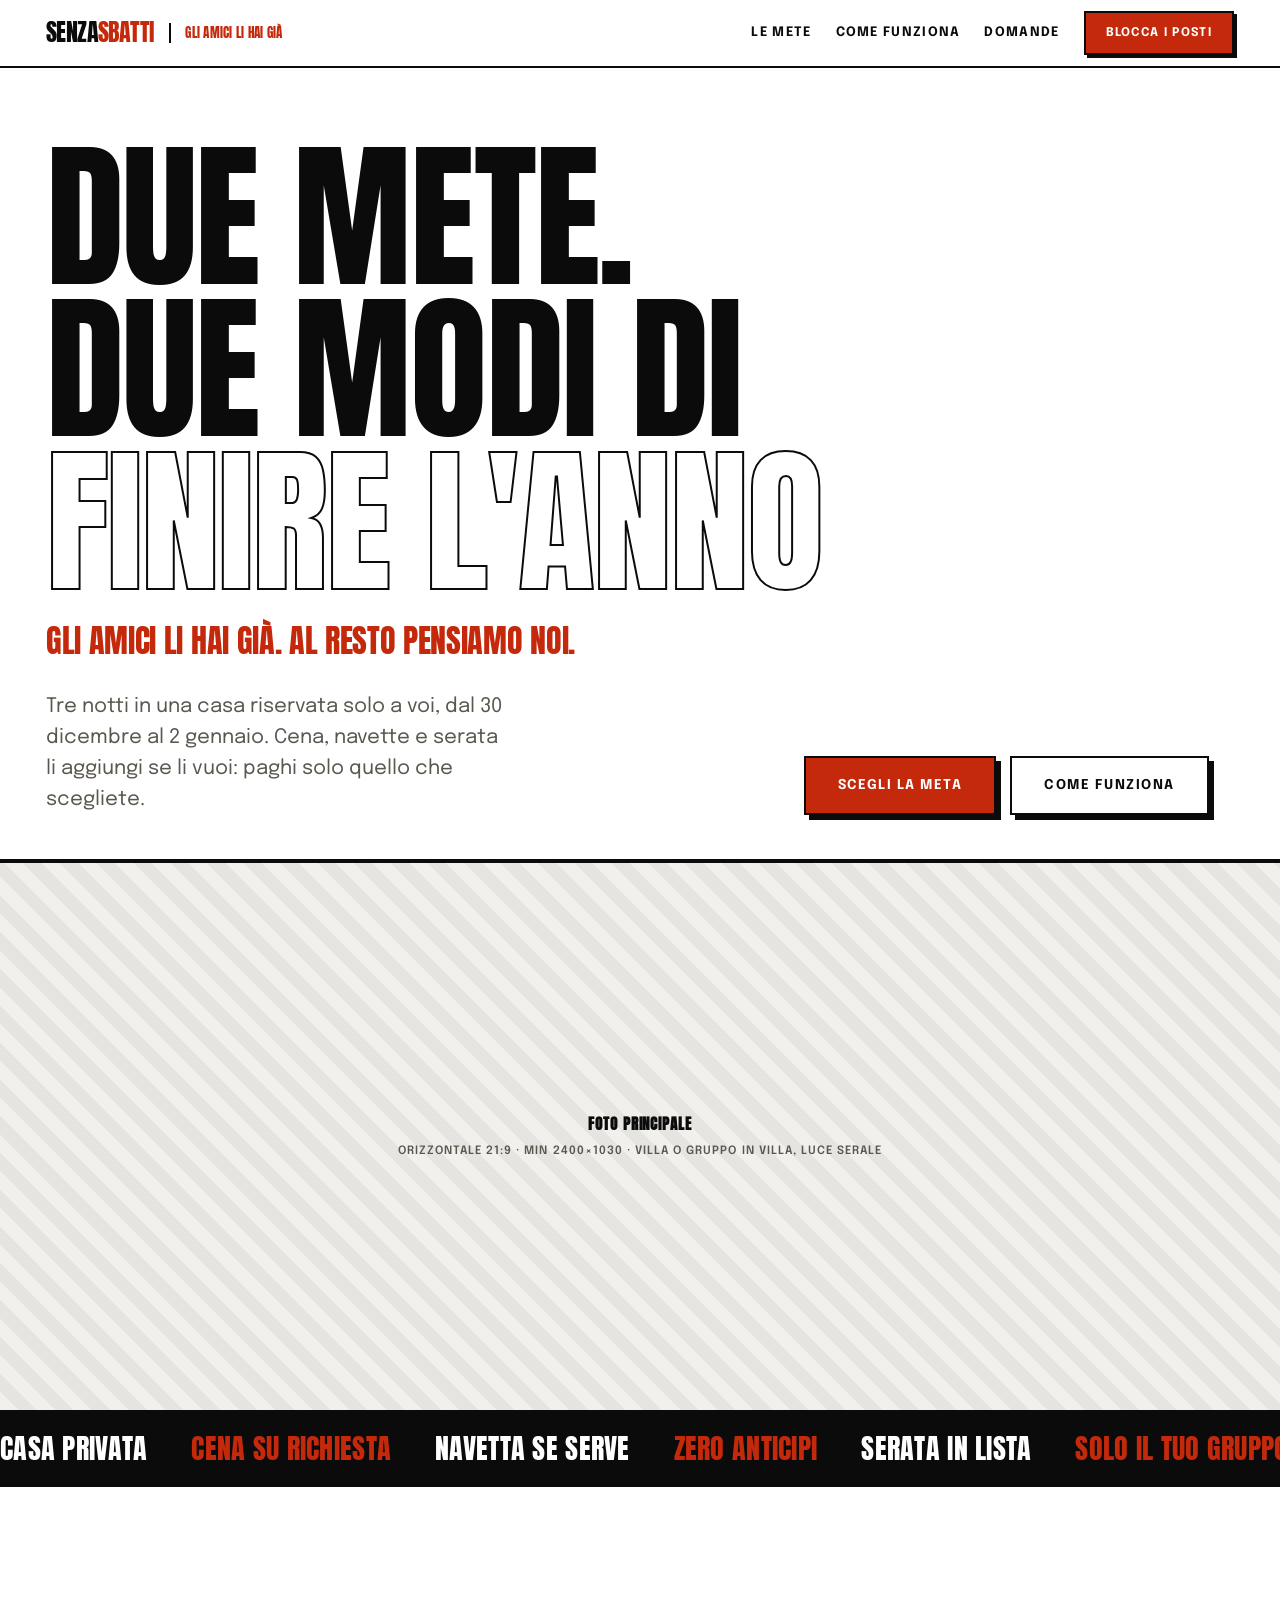
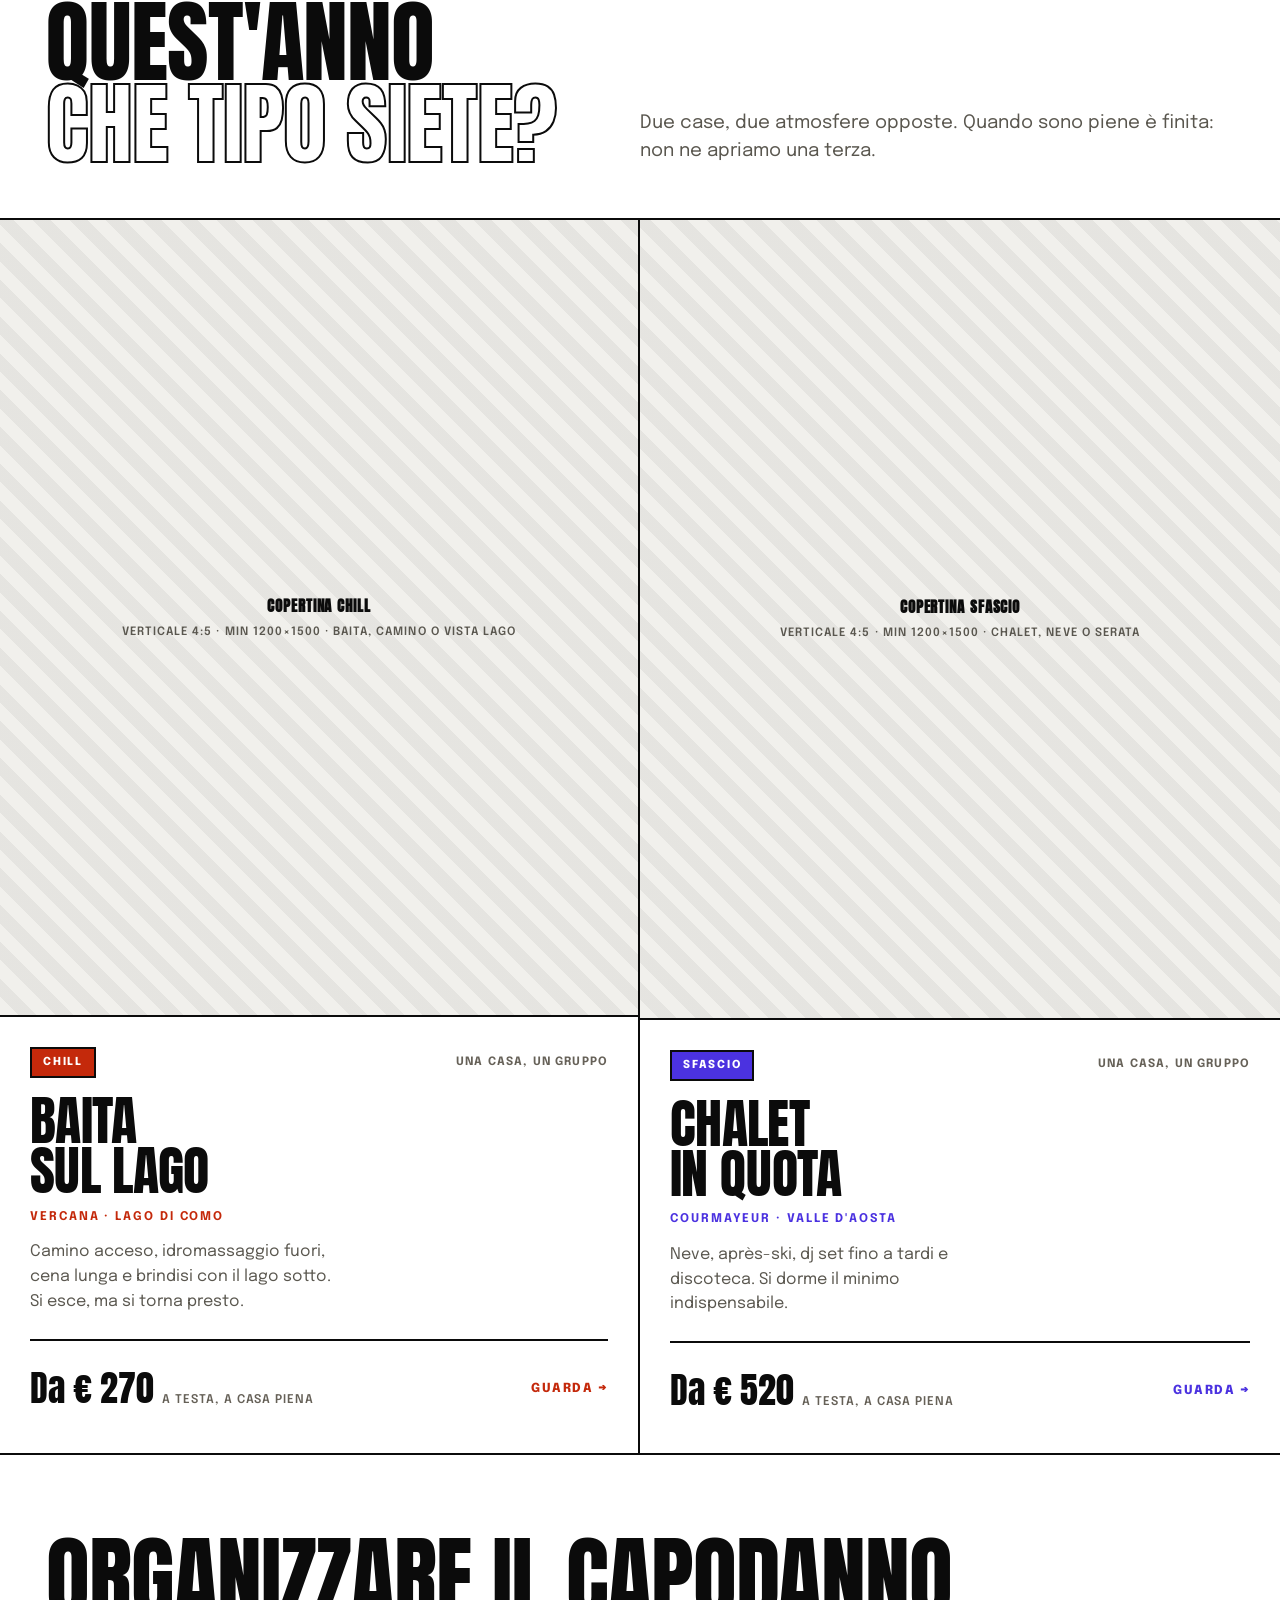
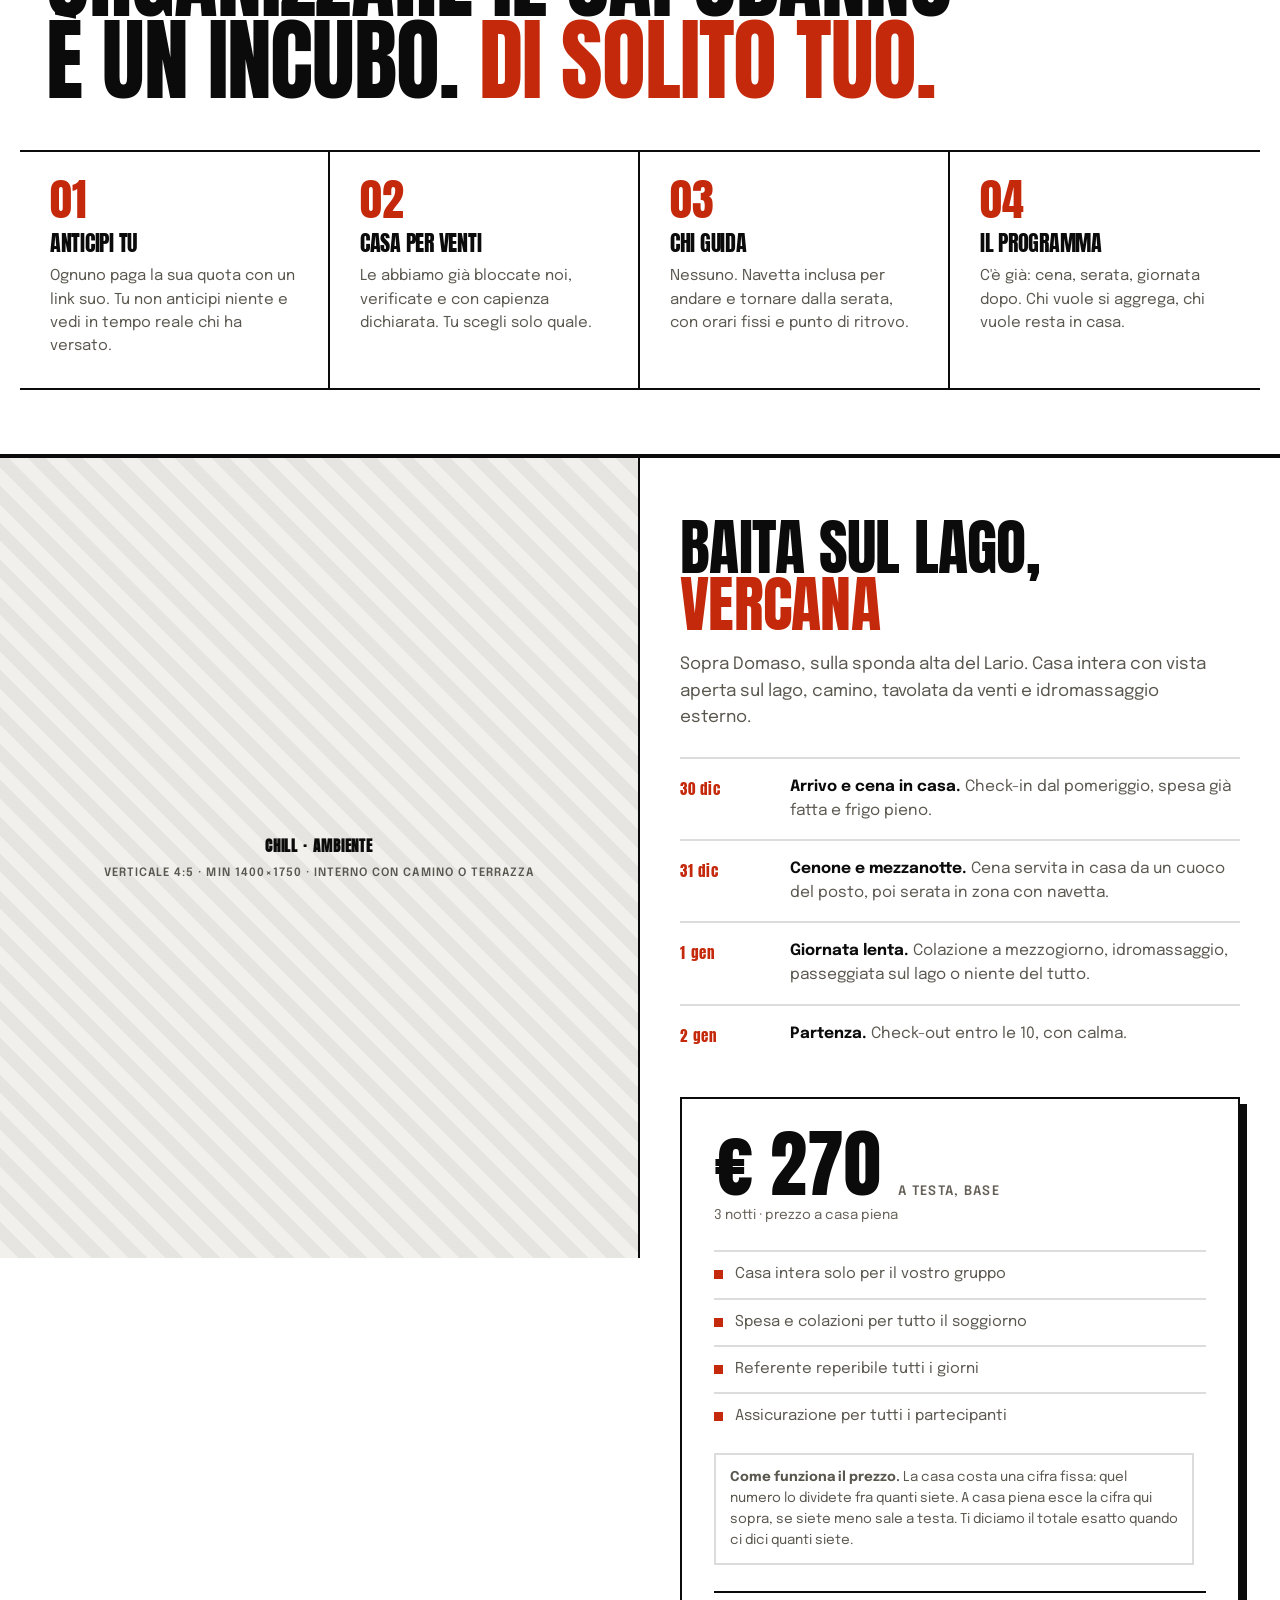
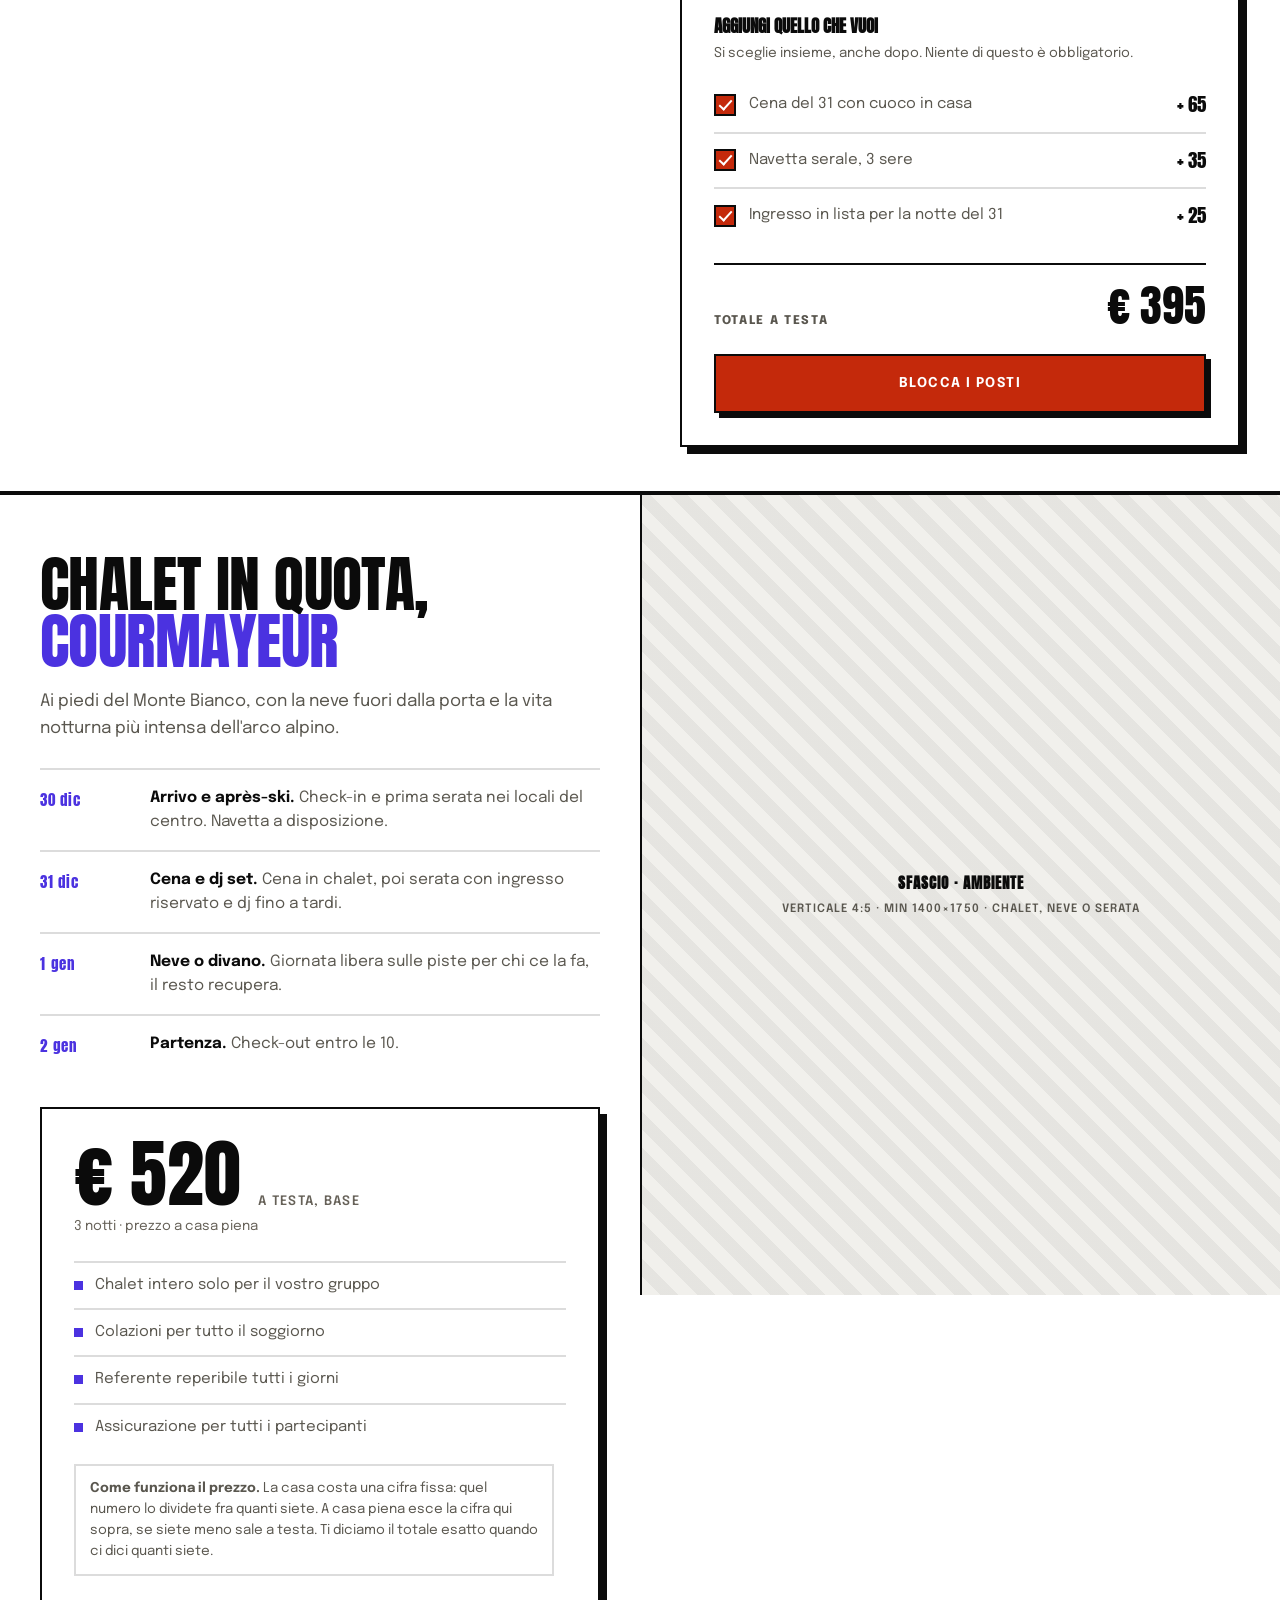
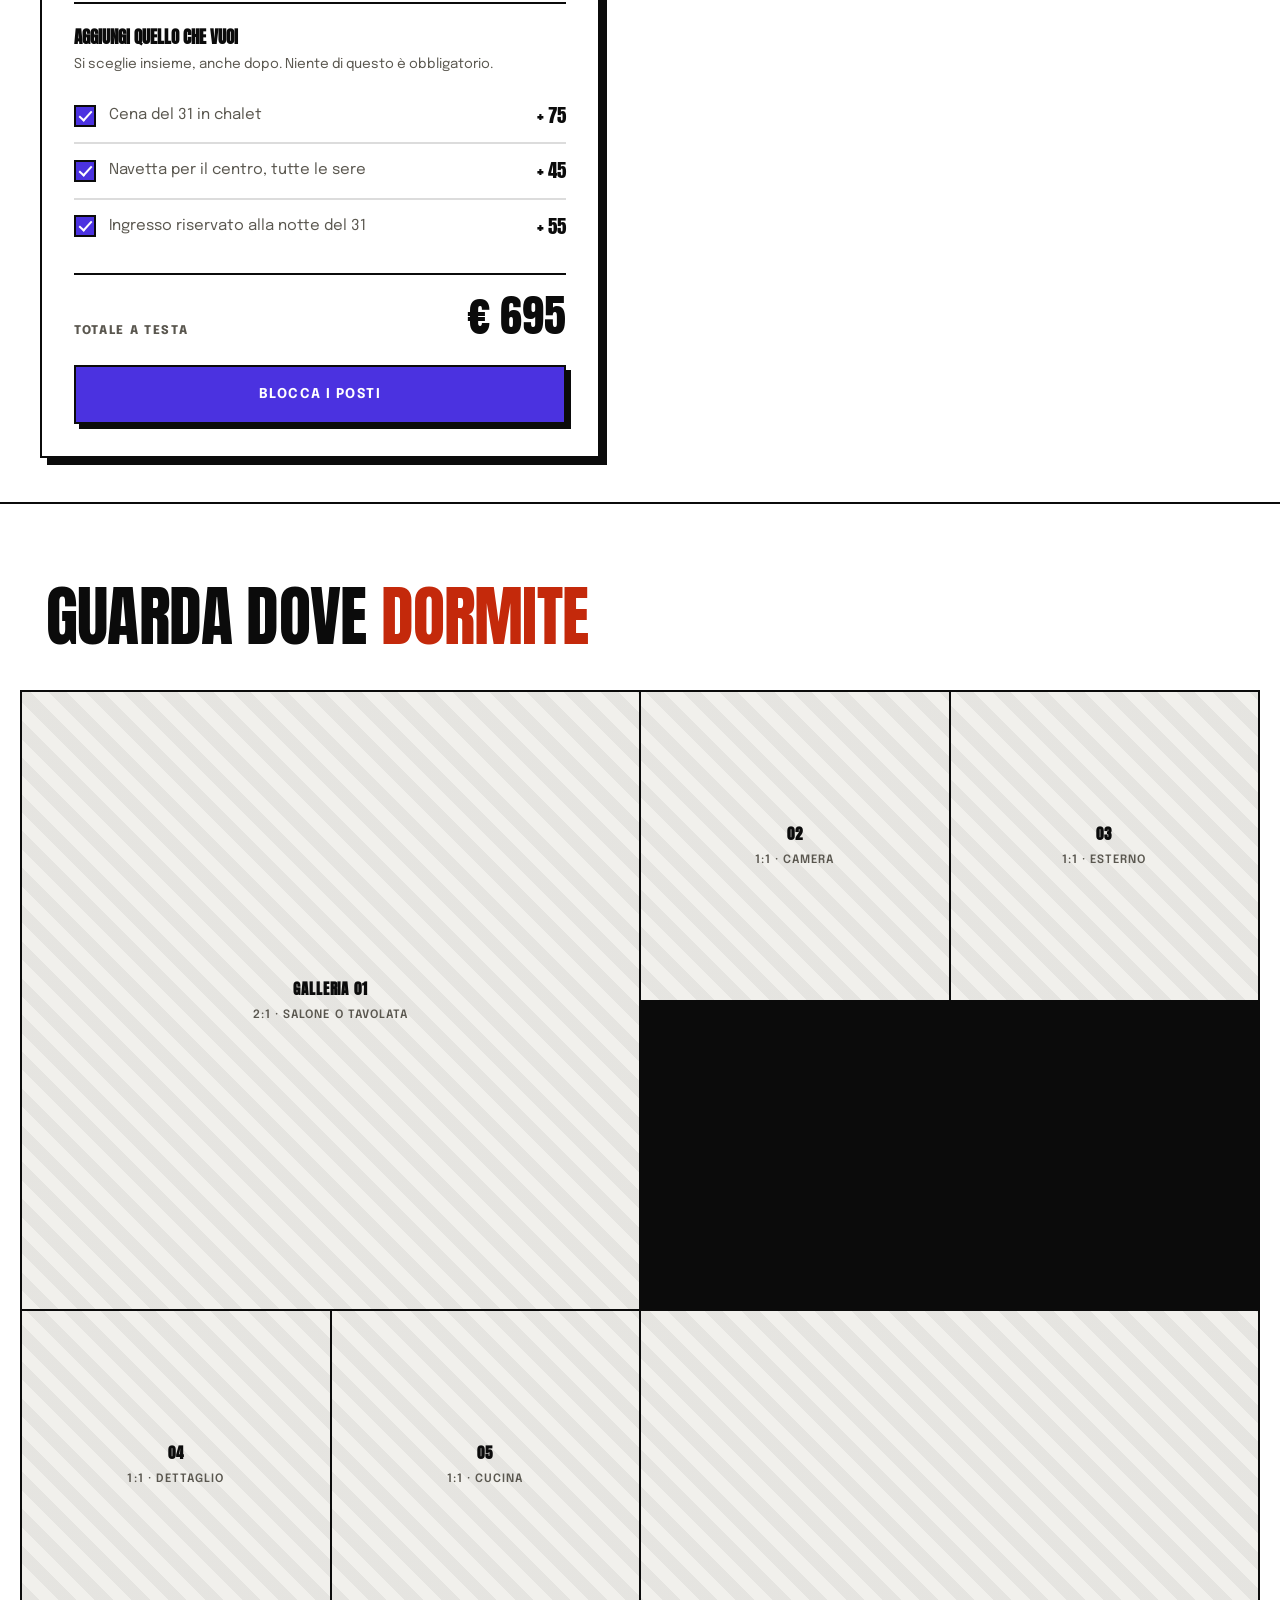
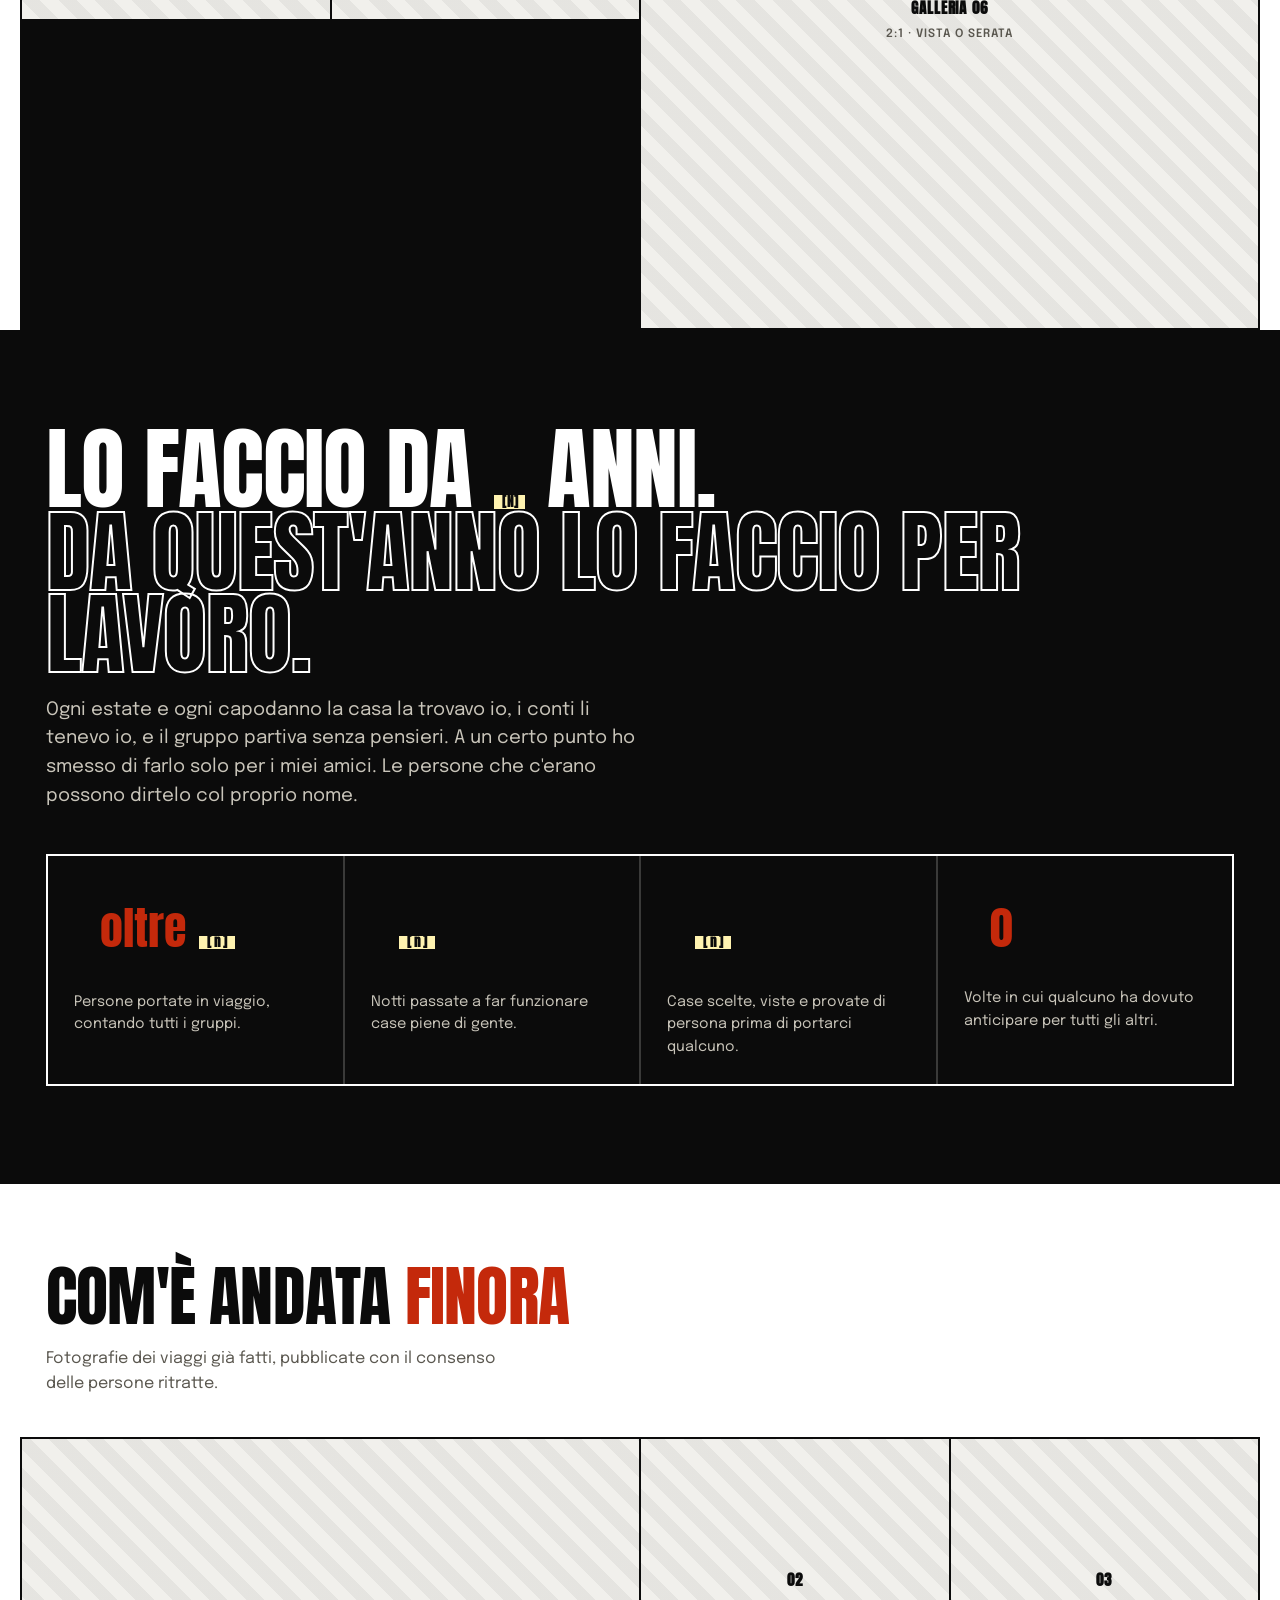
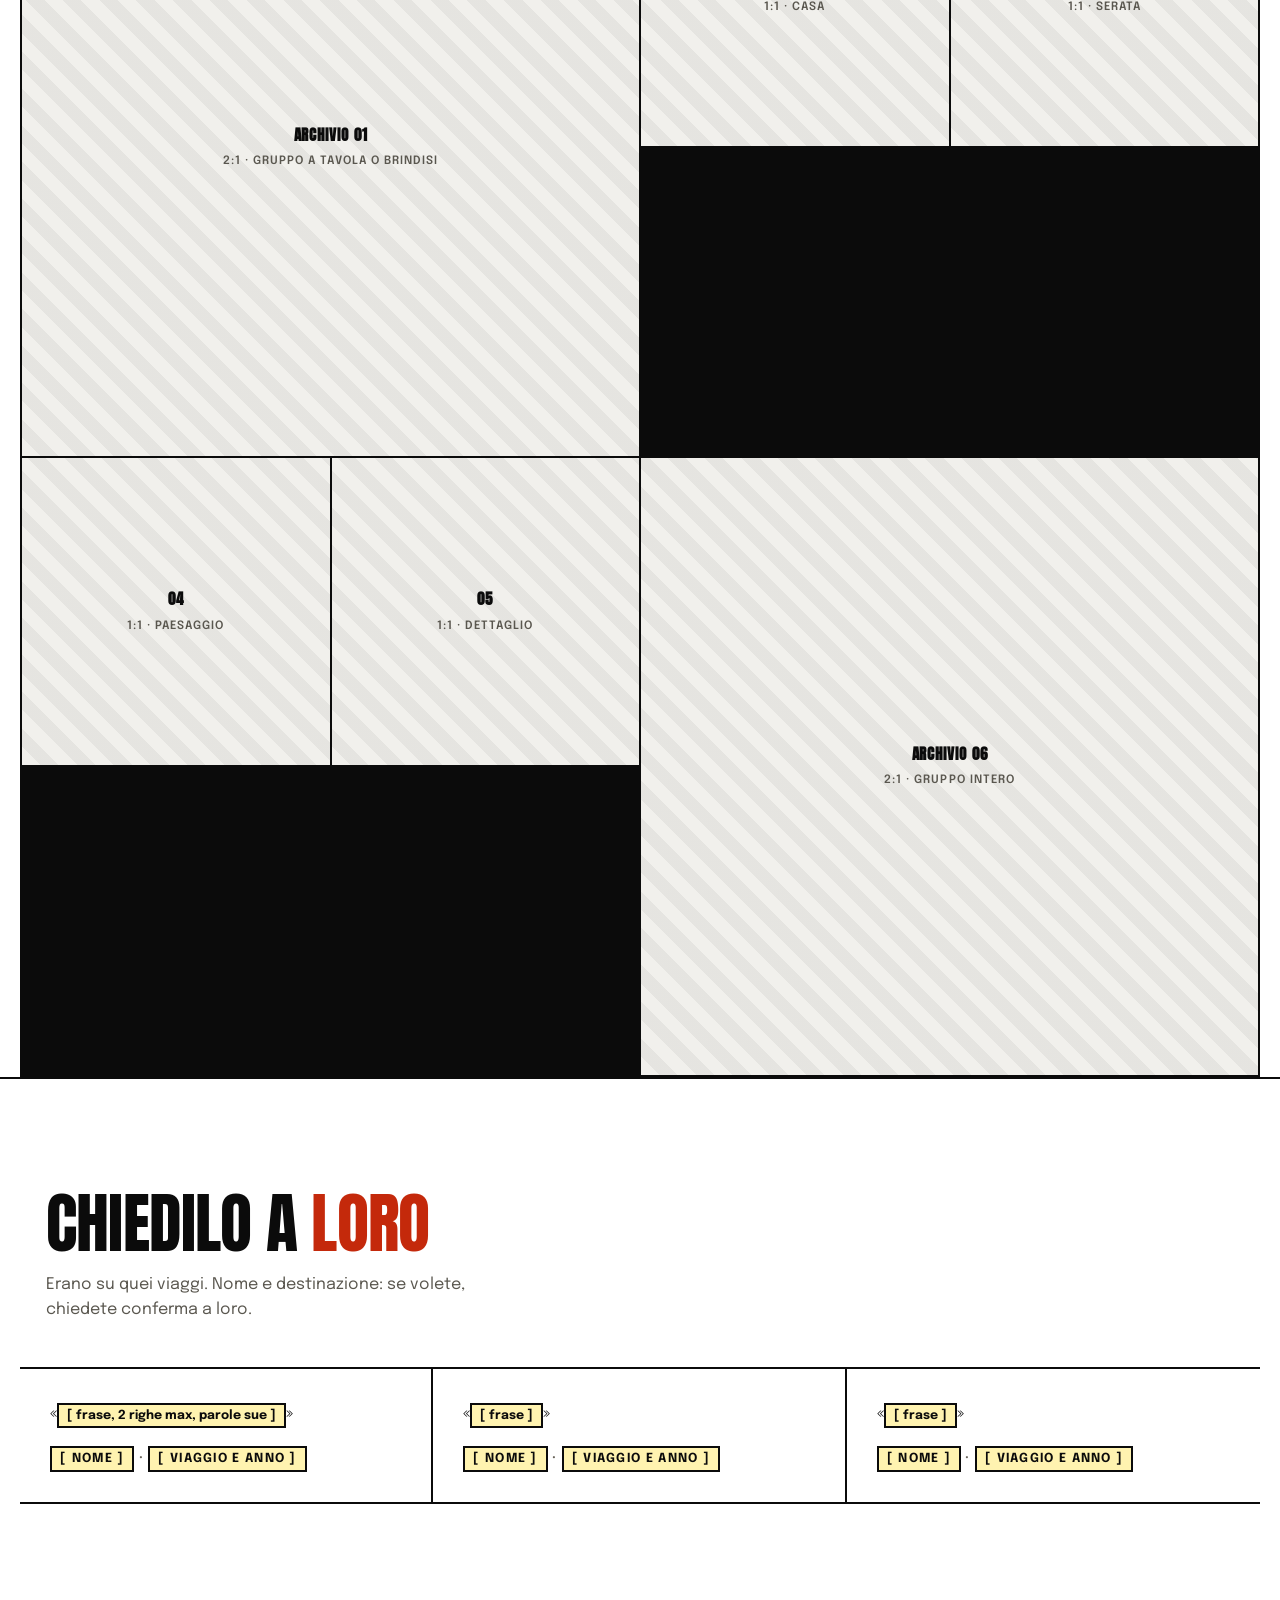
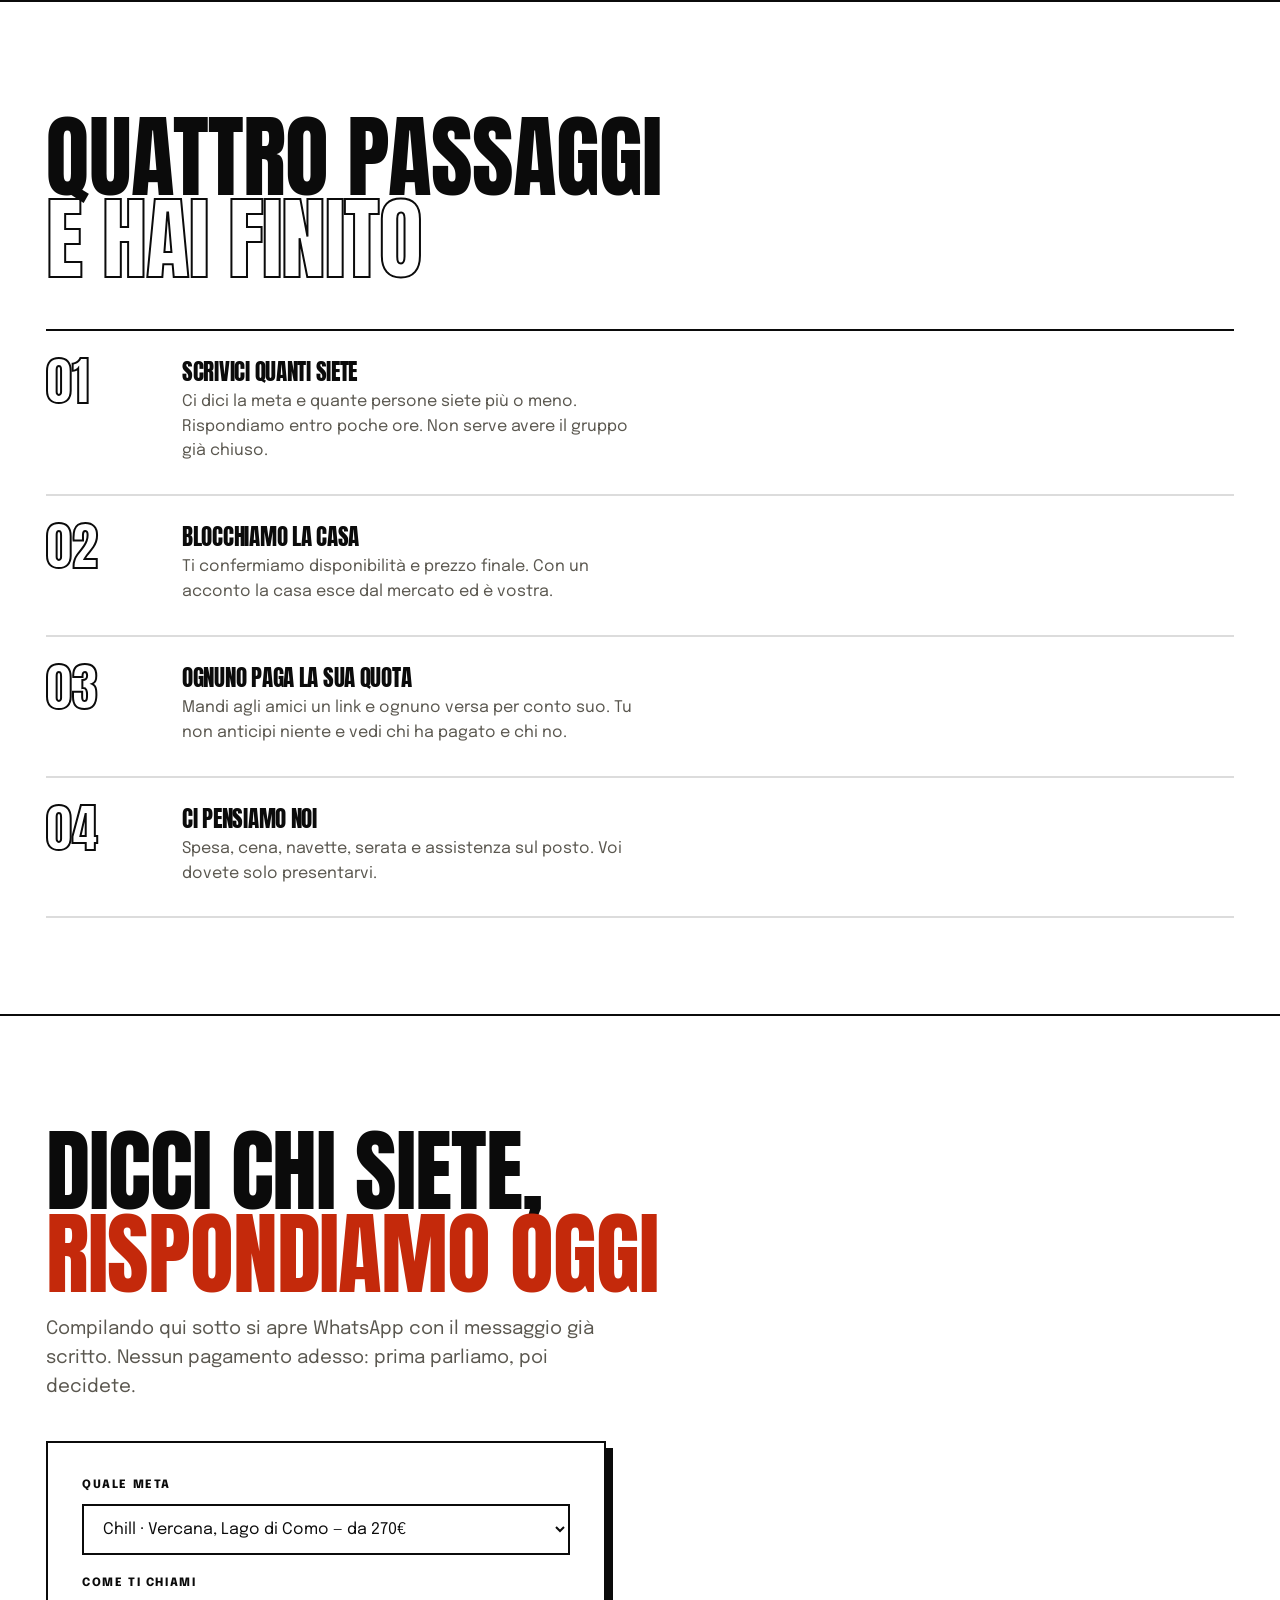
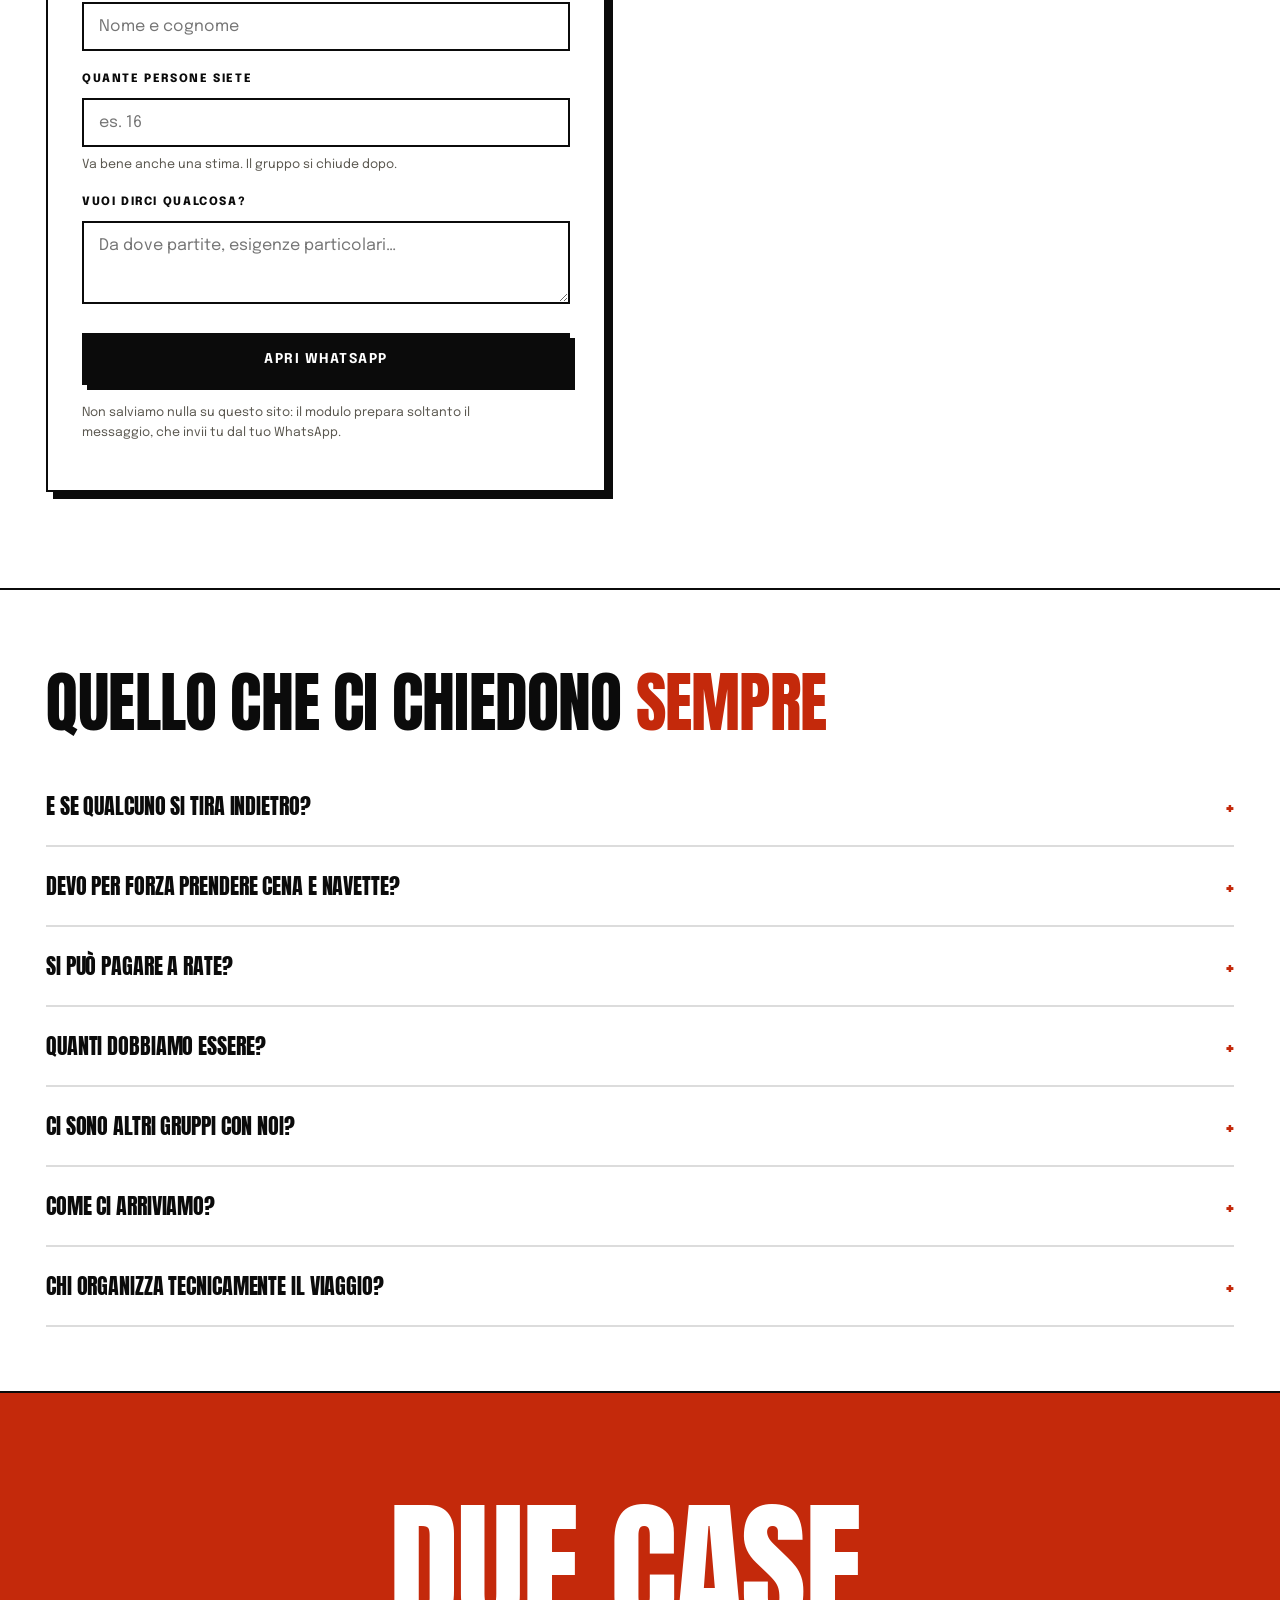
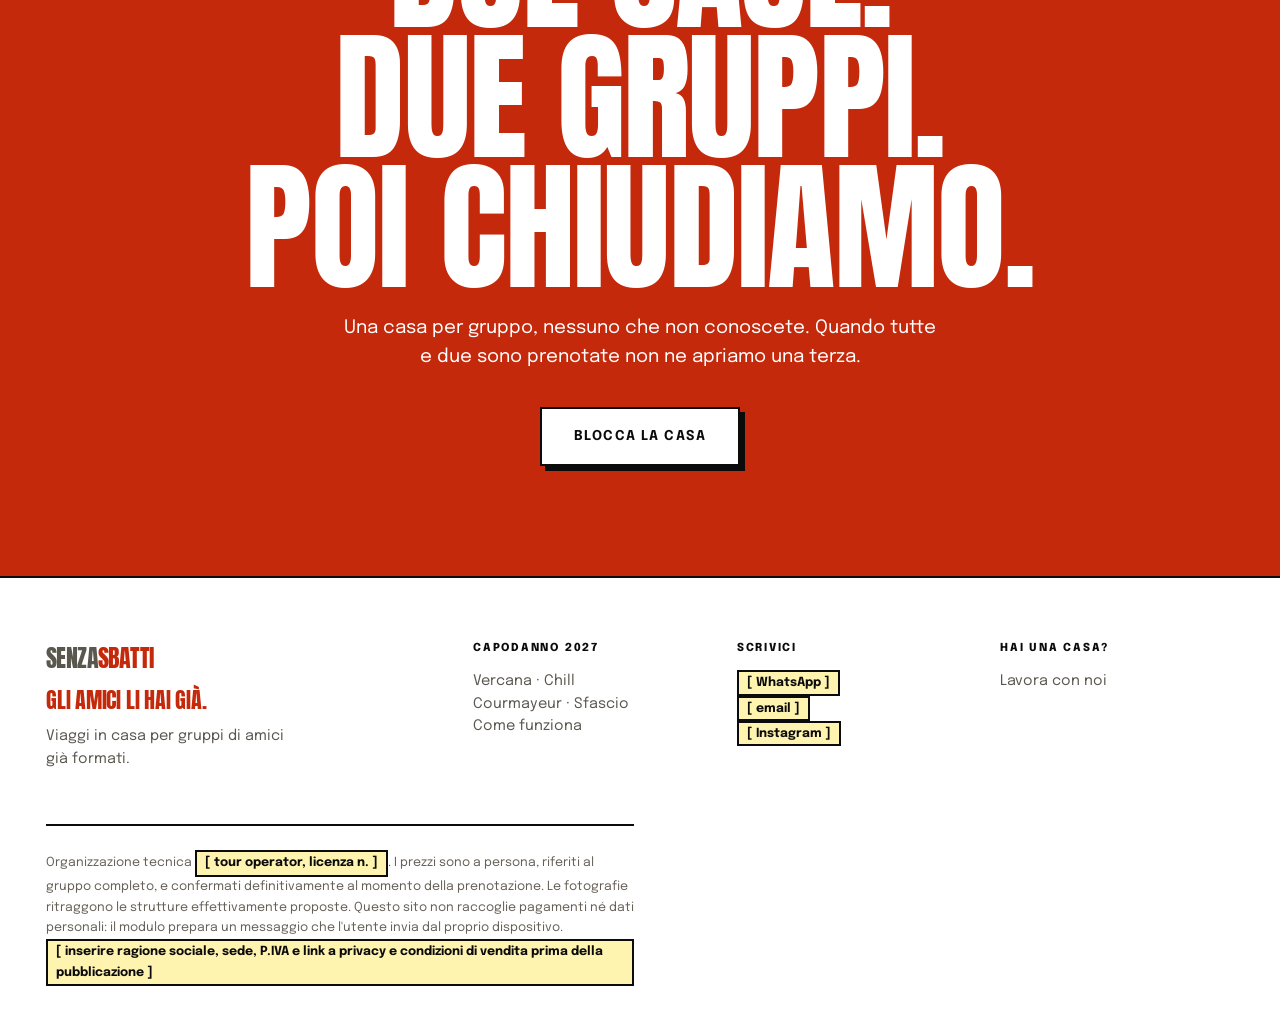
==== index.html @ 3f14417c "Sito Senzasbatti: landing Capodanno e pagina strutture Sito statico senza dipendenze, pronto per Ver" ====
<!doctype html>
<html lang="it">
<head>
<meta charset="utf-8">
<meta name="viewport" content="width=device-width,initial-scale=1">
<script>document.documentElement.className+=" js";</script>
<title>Senzasbatti — Capodanno 2027 in casa con i tuoi amici</title>
<meta name="description" content="Due mete, due modi di finire l'anno. Casa privata per il tuo gruppo, cena del 31, serata e trasporti gia' organizzati.">
<meta name="theme-color" content="#F4F2ED">
<link rel="preconnect" href="https://fonts.googleapis.com">
<link rel="preconnect" href="https://fonts.gstatic.com" crossorigin>
<link rel="stylesheet" href="https://fonts.googleapis.com/css2?family=Anton&family=Epilogue:wght@400;500;600;700;800&display=swap">
<link rel="stylesheet" href="assets/style.css">
</head>
<body>

<header class="site">
  <div class="wrap">
    <div class="brand"><a class="logo" href="#top">SENZA<em>SBATTI</em></a><span class="payoff">Gli amici li hai gi&agrave;</span></div>
    <nav>
      <a href="#mete" class="lnk hide-sm">Le mete</a>
      <a href="#come" class="lnk hide-sm">Come funziona</a>
      <a href="#faq" class="lnk hide-sm">Domande</a>
      <a href="#richiesta" class="btn sm">Blocca i posti</a>
    </nav>
  </div>
</header>

<!-- ═══ HERO ═══ -->
<section class="hero" id="top">
  <div class="wrap">
    <h1 style="margin-top:20px">
      <span class="rl"><i>Due mete.</i></span>
      <span class="rl"><i>Due modi di</i></span>
      <span class="rl"><i class="o">finire l'anno</i></span>
    </h1>
    <div class="payoff-big">Gli amici li hai gi&agrave;. Al resto pensiamo noi.</div>
    <div class="sub">
      <p class="lede">Tre notti in una casa riservata solo a voi, dal 30 dicembre al 2 gennaio. Cena, navette e serata li aggiungi se li vuoi: paghi solo quello che scegliete.</p>
      <div class="cta">
        <a href="#mete" class="btn">Scegli la meta</a>
        <a href="#come" class="btn ghost">Come funziona</a>
      </div>
    </div>
  </div>
  <div class="hero-img">
    <div class="ph r-21-9">
      <!-- <img src="assets/img/hero.jpg" alt="Vista dalla villa"> -->
      <div class="note"><b>Foto principale</b><span>Orizzontale 21:9 &middot; min 2400&times;1030 &middot; villa o gruppo in villa, luce serale</span></div>
    </div>
  </div>
</section>

<div class="tk">
  <div class="tk-in">
    <span>Casa privata</span><span class="on">Cena su richiesta</span><span>Navetta se serve</span><span class="on">Zero anticipi</span><span>Serata in lista</span><span class="on">Solo il tuo gruppo</span>
    <span>Casa privata</span><span class="on">Cena su richiesta</span><span>Navetta se serve</span><span class="on">Zero anticipi</span><span>Serata in lista</span><span class="on">Solo il tuo gruppo</span>
  </div>
</div>

<!-- ═══ LE DUE METE ═══ -->
<section class="band" id="mete" style="padding-bottom:0">
  <div class="wrap">
    <div class="head">
      <div>
        <h2 class="sec" style="margin-top:18px">Quest'anno<br><span class="o">che tipo siete?</span></h2>
      </div>
      <p class="sec-sub" style="margin:0">Due case, due atmosfere opposte. Quando sono piene &egrave; finita: non ne apriamo una terza.</p>
    </div>
  </div>
  <div class="mete" style="margin-top:52px">
    <a class="meta" href="#chill">
      <div class="ph r-4-5">
        <!-- <img src="assets/img/chill-cover.jpg" alt="Baita sul lago di Como"> -->
        <div class="note"><b>Copertina Chill</b><span>Verticale 4:5 &middot; min 1200&times;1500 &middot; baita, camino o vista lago</span></div>
      </div>
      <div class="body">
        <div class="kk"><span class="tag">Chill</span><span class="posti">Una casa, un gruppo</span></div>
        <h3>Baita<br>sul lago</h3>
        <div class="luogo">Vercana &middot; Lago di Como</div>
        <p class="claim">Camino acceso, idromassaggio fuori, cena lunga e brindisi con il lago sotto. Si esce, ma si torna presto.</p>
        <div class="row"><span class="prezzo">Da &euro;&nbsp;270 <small>a testa, a casa piena</small></span><span class="go">Guarda &rarr;</span></div>
      </div>
    </a>
    <a class="meta v" href="#sfascio">
      <div class="ph r-4-5">
        <!-- <img src="assets/img/sfascio-cover.jpg" alt="Chalet a Courmayeur"> -->
        <div class="note"><b>Copertina Sfascio</b><span>Verticale 4:5 &middot; min 1200&times;1500 &middot; chalet, neve o serata</span></div>
      </div>
      <div class="body">
        <div class="kk"><span class="tag">Sfascio</span><span class="posti">Una casa, un gruppo</span></div>
        <h3>Chalet<br>in quota</h3>
        <div class="luogo">Courmayeur &middot; Valle d'Aosta</div>
        <p class="claim">Neve, apr&egrave;s-ski, dj set fino a tardi e discoteca. Si dorme il minimo indispensabile.</p>
        <div class="row"><span class="prezzo">Da &euro;&nbsp;520 <small>a testa, a casa piena</small></span><span class="go">Guarda &rarr;</span></div>
      </div>
    </a>
  </div>
</section>

<!-- ═══ IL PROBLEMA ═══ -->
<section class="band tight">
  <div class="wrap">
    <h2 class="sec" style="margin-top:18px">Organizzare il capodanno<br>&egrave; un incubo. <em>Di solito tuo.</em></h2>
  </div>
  <div class="wrap" style="padding:0">
    <div class="grid" style="margin-top:48px">
      <div class="cell"><div class="n">01</div><h3>Anticipi tu</h3><p>Ognuno paga la sua quota con un link suo. Tu non anticipi niente e vedi in tempo reale chi ha versato.</p></div>
      <div class="cell"><div class="n">02</div><h3>Casa per venti</h3><p>Le abbiamo gi&agrave; bloccate noi, verificate e con capienza dichiarata. Tu scegli solo quale.</p></div>
      <div class="cell"><div class="n">03</div><h3>Chi guida</h3><p>Nessuno. Navetta inclusa per andare e tornare dalla serata, con orari fissi e punto di ritrovo.</p></div>
      <div class="cell"><div class="n">04</div><h3>Il programma</h3><p>C'&egrave; gi&agrave;: cena, serata, giornata dopo. Chi vuole si aggrega, chi vuole resta in casa.</p></div>
    </div>
  </div>
</section>

<!-- ═══ CHILL ═══ -->
<section class="band dest" id="chill" style="padding:0;border-bottom:0">
  <div class="split">
    <div class="ph r-4-5">
      <!-- <img src="assets/img/chill-1.jpg" alt="Interno della baita"> -->
      <div class="note"><b>Chill &middot; ambiente</b><span>Verticale 4:5 &middot; min 1400&times;1750 &middot; interno con camino o terrazza</span></div>
    </div>
    <div class="txt">
      <h2 class="sec" style="font-size:clamp(34px,5vw,62px);margin-top:16px">Baita sul lago,<br><em>Vercana</em></h2>
      <p class="sec-sub" style="font-size:17px">Sopra Domaso, sulla sponda alta del Lario. Casa intera con vista aperta sul lago, camino, tavolata da venti e idromassaggio esterno.</p>
      <ul class="gg">
        <li><span class="d">30 dic</span><span class="t"><b>Arrivo e cena in casa.</b> Check-in dal pomeriggio, spesa gi&agrave; fatta e frigo pieno.</span></li>
        <li><span class="d">31 dic</span><span class="t"><b>Cenone e mezzanotte.</b> Cena servita in casa da un cuoco del posto, poi serata in zona con navetta.</span></li>
        <li><span class="d">1 gen</span><span class="t"><b>Giornata lenta.</b> Colazione a mezzogiorno, idromassaggio, passeggiata sul lago o niente del tutto.</span></li>
        <li><span class="d">2 gen</span><span class="t"><b>Partenza.</b> Check-out entro le 10, con calma.</span></li>
      </ul>
      <div class="card" style="margin-top:34px">
        <div class="amt">&euro;&nbsp;270 <span class="per">a testa, base</span></div>
        <p style="font-size:13.5px;color:var(--ink-3);margin:8px 0 0">3 notti &middot; prezzo a casa piena</p>
        <ul>
          <li>Casa intera solo per il vostro gruppo</li>
          <li>Spesa e colazioni per tutto il soggiorno</li>
          <li>Referente reperibile tutti i giorni</li>
          <li>Assicurazione per tutti i partecipanti</li>
        </ul>
        <p style="font-size:13.5px;color:var(--ink-2);margin:14px 0 0;padding:12px 14px;border:2px solid var(--hair)"><strong>Come funziona il prezzo.</strong> La casa costa una cifra fissa: quel numero lo dividete fra quanti siete. A casa piena esce la cifra qui sopra, se siete meno sale a testa. Ti diciamo il totale esatto quando ci dici quanti siete.</p>
        <div class="opt">
          <h4>Aggiungi quello che vuoi</h4>
          <p class="hint">Si sceglie insieme, anche dopo. Niente di questo &egrave; obbligatorio.</p>
          <label><input type="checkbox" data-p="65" checked> Cena del 31 con cuoco in casa <span class="pz">+ 65</span></label>
          <label><input type="checkbox" data-p="35" checked> Navetta serale, 3 sere <span class="pz">+ 35</span></label>
          <label><input type="checkbox" data-p="25" checked> Ingresso in lista per la notte del 31 <span class="pz">+ 25</span></label>
        </div>
        <div class="tot"><span class="lab">Totale a testa</span><span class="val" data-base="270">&euro; 395</span></div>
        <a href="#richiesta" class="btn wide" data-meta="Chill" style="margin-top:24px">Blocca i posti</a>
      </div>
    </div>
  </div>
</section>

<!-- ═══ SFASCIO ═══ -->
<section class="band dest v" id="sfascio" style="padding:0;border-bottom:0">
  <div class="split">
    <div class="txt">
      <h2 class="sec" style="font-size:clamp(34px,5vw,62px);margin-top:16px">Chalet in quota,<br><em>Courmayeur</em></h2>
      <p class="sec-sub" style="font-size:17px">Ai piedi del Monte Bianco, con la neve fuori dalla porta e la vita notturna pi&ugrave; intensa dell'arco alpino.</p>
      <ul class="gg">
        <li><span class="d">30 dic</span><span class="t"><b>Arrivo e apr&egrave;s-ski.</b> Check-in e prima serata nei locali del centro. Navetta a disposizione.</span></li>
        <li><span class="d">31 dic</span><span class="t"><b>Cena e dj set.</b> Cena in chalet, poi serata con ingresso riservato e dj fino a tardi.</span></li>
        <li><span class="d">1 gen</span><span class="t"><b>Neve o divano.</b> Giornata libera sulle piste per chi ce la fa, il resto recupera.</span></li>
        <li><span class="d">2 gen</span><span class="t"><b>Partenza.</b> Check-out entro le 10.</span></li>
      </ul>
      <div class="card" style="margin-top:34px">
        <div class="amt">&euro;&nbsp;520 <span class="per">a testa, base</span></div>
        <p style="font-size:13.5px;color:var(--ink-3);margin:8px 0 0">3 notti &middot; prezzo a casa piena</p>
        <ul>
          <li>Chalet intero solo per il vostro gruppo</li>
          <li>Colazioni per tutto il soggiorno</li>
          <li>Referente reperibile tutti i giorni</li>
          <li>Assicurazione per tutti i partecipanti</li>
        </ul>
        <p style="font-size:13.5px;color:var(--ink-2);margin:14px 0 0;padding:12px 14px;border:2px solid var(--hair)"><strong>Come funziona il prezzo.</strong> La casa costa una cifra fissa: quel numero lo dividete fra quanti siete. A casa piena esce la cifra qui sopra, se siete meno sale a testa. Ti diciamo il totale esatto quando ci dici quanti siete.</p>
        <div class="opt">
          <h4>Aggiungi quello che vuoi</h4>
          <p class="hint">Si sceglie insieme, anche dopo. Niente di questo &egrave; obbligatorio.</p>
          <label><input type="checkbox" data-p="75" checked> Cena del 31 in chalet <span class="pz">+ 75</span></label>
          <label><input type="checkbox" data-p="45" checked> Navetta per il centro, tutte le sere <span class="pz">+ 45</span></label>
          <label><input type="checkbox" data-p="55" checked> Ingresso riservato alla notte del 31 <span class="pz">+ 55</span></label>
        </div>
        <div class="tot"><span class="lab">Totale a testa</span><span class="val" data-base="520">&euro; 695</span></div>
        <a href="#richiesta" class="btn wide" data-meta="Sfascio" style="margin-top:24px">Blocca i posti</a>
      </div>
    </div>
    <div class="ph r-4-5" style="border-right:0;border-left:2px solid var(--line)">
      <!-- <img src="assets/img/sfascio-1.jpg" alt="Chalet e neve"> -->
      <div class="note"><b>Sfascio &middot; ambiente</b><span>Verticale 4:5 &middot; min 1400&times;1750 &middot; chalet, neve o serata</span></div>
    </div>
  </div>
</section>

<!-- ═══ GALLERIA ═══ -->
<section class="band tight" style="padding-bottom:0">
  <div class="wrap">
    <h2 class="sec" style="margin-top:18px;font-size:clamp(32px,5.4vw,66px)">Guarda dove <em>dormite</em></h2>
  </div>
  <div class="wrap" style="padding:0;margin-top:44px">
    <div class="gal">
      <div class="ph r-1-1 w2"><div class="note"><b>Galleria 01</b><span>2:1 &middot; salone o tavolata</span></div></div>
      <div class="ph r-1-1"><div class="note"><b>02</b><span>1:1 &middot; camera</span></div></div>
      <div class="ph r-1-1"><div class="note"><b>03</b><span>1:1 &middot; esterno</span></div></div>
      <div class="ph r-1-1"><div class="note"><b>04</b><span>1:1 &middot; dettaglio</span></div></div>
      <div class="ph r-1-1"><div class="note"><b>05</b><span>1:1 &middot; cucina</span></div></div>
      <div class="ph r-1-1 w2"><div class="note"><b>Galleria 06</b><span>2:1 &middot; vista o serata</span></div></div>
    </div>
  </div>
</section>

<!-- ═══ TRACK RECORD ═══ -->
<section class="band first" style="padding:96px 0">
  <div class="wrap">
    <h2 class="sec">Lo faccio da <span class="todo">[ n ]</span> anni.<br><span class="o">Da quest'anno lo faccio per lavoro.</span></h2>
    <p class="sec-sub">Ogni estate e ogni capodanno la casa la trovavo io, i conti li tenevo io, e il gruppo partiva senza pensieri. A un certo punto ho smesso di farlo solo per i miei amici. Le persone che c'erano possono dirtelo col proprio nome.</p>
    <div class="fx">
      <div><div class="n">oltre <span class="todo">[ n ]</span></div><p>Persone portate in viaggio, contando tutti i gruppi.</p></div>
      <div><div class="n"><span class="todo">[ n ]</span></div><p>Notti passate a far funzionare case piene di gente.</p></div>
      <div><div class="n"><span class="todo">[ n ]</span></div><p>Case scelte, viste e provate di persona prima di portarci qualcuno.</p></div>
      <div><div class="n">0</div><p>Volte in cui qualcuno ha dovuto anticipare per tutti gli altri.</p></div>
    </div>
  </div>
</section>

<!-- ═══ FOTO DEI VIAGGI ═══ -->
<section class="band tight" style="padding-bottom:0">
  <div class="wrap">
    <h2 class="sec" style="margin-top:18px;font-size:clamp(32px,5.4vw,66px)">Com'&egrave; andata <em>finora</em></h2>
    <p class="sec-sub" style="font-size:16px">Fotografie dei viaggi gi&agrave; fatti, pubblicate con il consenso delle persone ritratte.</p>
  </div>
  <div class="wrap" style="padding:0;margin-top:40px">
    <div class="gal">
      <div class="ph r-1-1 w2"><div class="note"><b>Archivio 01</b><span>2:1 &middot; gruppo a tavola o brindisi</span></div></div>
      <div class="ph r-1-1"><div class="note"><b>02</b><span>1:1 &middot; casa</span></div></div>
      <div class="ph r-1-1"><div class="note"><b>03</b><span>1:1 &middot; serata</span></div></div>
      <div class="ph r-1-1"><div class="note"><b>04</b><span>1:1 &middot; paesaggio</span></div></div>
      <div class="ph r-1-1"><div class="note"><b>05</b><span>1:1 &middot; dettaglio</span></div></div>
      <div class="ph r-1-1 w2"><div class="note"><b>Archivio 06</b><span>2:1 &middot; gruppo intero</span></div></div>
    </div>
  </div>
</section>

<!-- ═══ CHI C'ERA ═══ -->
<section class="band">
  <div class="wrap">
    <h2 class="sec" style="margin-top:18px;font-size:clamp(32px,5.4vw,66px)">Chiedilo a <em>loro</em></h2>
    <p class="sec-sub" style="font-size:16px">Erano su quei viaggi. Nome e destinazione: se volete, chiedete conferma a loro.</p>
  </div>
  <div class="wrap" style="padding:0;margin-top:44px">
    <div class="grid">
      <div class="cell">
        <p style="font-size:19px;color:var(--ink);max-width:none;margin:0">&laquo;<span class="todo">[ frase, 2 righe max, parole sue ]</span>&raquo;</p>
        <p style="margin-top:18px;font-size:13px;font-weight:700;letter-spacing:.1em;text-transform:uppercase;color:var(--ink-3)"><span class="todo">[ Nome ]</span> &middot; <span class="todo">[ viaggio e anno ]</span></p>
      </div>
      <div class="cell">
        <p style="font-size:19px;color:var(--ink);max-width:none;margin:0">&laquo;<span class="todo">[ frase ]</span>&raquo;</p>
        <p style="margin-top:18px;font-size:13px;font-weight:700;letter-spacing:.1em;text-transform:uppercase;color:var(--ink-3)"><span class="todo">[ Nome ]</span> &middot; <span class="todo">[ viaggio e anno ]</span></p>
      </div>
      <div class="cell">
        <p style="font-size:19px;color:var(--ink);max-width:none;margin:0">&laquo;<span class="todo">[ frase ]</span>&raquo;</p>
        <p style="margin-top:18px;font-size:13px;font-weight:700;letter-spacing:.1em;text-transform:uppercase;color:var(--ink-3)"><span class="todo">[ Nome ]</span> &middot; <span class="todo">[ viaggio e anno ]</span></p>
      </div>
    </div>
  </div>
</section>

<!-- ═══ COME FUNZIONA ═══ -->
<section class="band" id="come">
  <div class="wrap">
    <h2 class="sec" style="margin-top:18px">Quattro passaggi<br><span class="o">e hai finito</span></h2>
    <div class="steps" style="margin-top:48px">
      <div class="step"><div><h3>Scrivici quanti siete</h3><p>Ci dici la meta e quante persone siete pi&ugrave; o meno. Rispondiamo entro poche ore. Non serve avere il gruppo gi&agrave; chiuso.</p></div></div>
      <div class="step"><div><h3>Blocchiamo la casa</h3><p>Ti confermiamo disponibilit&agrave; e prezzo finale. Con un acconto la casa esce dal mercato ed &egrave; vostra.</p></div></div>
      <div class="step"><div><h3>Ognuno paga la sua quota</h3><p>Mandi agli amici un link e ognuno versa per conto suo. Tu non anticipi niente e vedi chi ha pagato e chi no.</p></div></div>
      <div class="step"><div><h3>Ci pensiamo noi</h3><p>Spesa, cena, navette, serata e assistenza sul posto. Voi dovete solo presentarvi.</p></div></div>
    </div>
  </div>
</section>

<!-- ═══ RICHIESTA ═══ -->
<section class="band" id="richiesta">
  <div class="wrap">
    <h2 class="sec" style="margin-top:18px">Dicci chi siete,<br><em>rispondiamo oggi</em></h2>
    <p class="sec-sub">Compilando qui sotto si apre WhatsApp con il messaggio gi&agrave; scritto. Nessun pagamento adesso: prima parliamo, poi decidete.</p>
    <div class="form" style="margin-top:40px">
      <form id="richiesta-form">
        <div class="field">
          <label for="f-meta">Quale meta</label>
          <select id="f-meta">
            <option value="Chill &middot; Vercana">Chill &middot; Vercana, Lago di Como &mdash; da 270&euro;</option>
            <option value="Sfascio &middot; Courmayeur">Sfascio &middot; Courmayeur &mdash; da 520&euro;</option>
            <option value="Non abbiamo ancora deciso">Non abbiamo ancora deciso</option>
          </select>
        </div>
        <div class="field"><label for="f-nome">Come ti chiami</label><input id="f-nome" type="text" autocomplete="name" placeholder="Nome e cognome" required></div>
        <div class="field"><label for="f-pax">Quante persone siete</label><input id="f-pax" type="number" min="2" max="40" inputmode="numeric" placeholder="es. 16" required><p class="hint">Va bene anche una stima. Il gruppo si chiude dopo.</p></div>
        <div class="field"><label for="f-note">Vuoi dirci qualcosa?</label><textarea id="f-note" rows="3" placeholder="Da dove partite, esigenze particolari&hellip;"></textarea></div>
        <button type="submit" class="btn wide dark">Apri WhatsApp</button>
        <p class="form-note">Non salviamo nulla su questo sito: il modulo prepara soltanto il messaggio, che invii tu dal tuo WhatsApp.</p>
      </form>
    </div>
  </div>
</section>

<!-- ═══ FAQ ═══ -->
<section class="band tight" id="faq">
  <div class="wrap">
    <h2 class="sec" style="margin-top:18px;font-size:clamp(32px,5.4vw,66px)">Quello che ci chiedono <em>sempre</em></h2>
    <div style="margin-top:34px">
      <details><summary>E se qualcuno si tira indietro?</summary><p>Il posto si pu&ograve; passare a un'altra persona fino a pochi giorni prima, senza costi. Se il gruppo scende sotto il minimo ridefiniamo insieme il prezzo prima di confermare: nessuno si trova davanti a un conto diverso da quello concordato.</p></details>
      <details><summary>Devo per forza prendere cena e navette?</summary><p>No. Il prezzo base copre casa, colazioni, referente e assicurazione. Cena del 31, navette e ingresso alla serata sono voci separate, con il prezzo accanto: si scelgono insieme e si possono aggiungere anche dopo aver bloccato la casa.</p></details>
      <details><summary>Si pu&ograve; pagare a rate?</summary><p>S&igrave;, in due modi. Acconto alla conferma e saldo entro met&agrave; dicembre, con ogni partecipante che paga la propria quota separatamente: chi organizza non anticipa per nessuno. In alternativa si pu&ograve; usare <strong>Klarna</strong> e dividere la propria quota in pi&ugrave; rate, ciascuno per conto proprio. <span class="todo">[ attivare Klarna prima di pubblicare ]</span></p></details>
      <details><summary>Quanti dobbiamo essere?</summary><p>Dipende dalla casa: ognuna ha la sua capienza, e la trovi scritta sulla scheda. Il prezzo che vedi vale a casa piena, perch&eacute; il costo si divide fra quanti siete: se siete meno, sale a testa. Diteci quanti siete e vi diciamo il totale esatto, senza sorprese.</p></details>
      <details><summary>Ci sono altri gruppi con noi?</summary><p>No. La casa &egrave; solo vostra, non si condivide con nessuno. &Egrave; tutto il senso della cosa.</p></details>
      <details><summary>Come ci arriviamo?</summary><p>Dipende dalla meta e da dove partite. Su alcune destinazioni il trasporto lo organizziamo noi e lo trovi fra i servizi da aggiungere; su altre conviene la macchina, e allora apriamo un gruppo per mettere insieme i passaggi. Se arrivate in treno prenotiamo noi il transfer dalla stazione. Scrivici da dove partite e ti diciamo qual &egrave; il modo migliore.</p></details>
      <details><summary>Chi organizza tecnicamente il viaggio?</summary><p>L'organizzazione tecnica &egrave; curata da <span class="todo">[ nome del tour operator ]</span>, agenzia con licenza n. <span class="todo">[ numero ]</span>, che emette i documenti di viaggio e presta le garanzie previste dalla legge. Senzasbatti cura il progetto, la selezione delle case e l'assistenza al gruppo.</p></details>
    </div>
  </div>
</section>

<!-- ═══ FINALE ═══ -->
<section class="fin">
  <div class="wrap">
    <h2>Due case.<br>Due gruppi.<br>Poi chiudiamo.</h2>
    <p class="sec-sub">Una casa per gruppo, nessuno che non conoscete. Quando tutte e due sono prenotate non ne apriamo una terza.</p>
    <a href="#richiesta" class="btn">Blocca la casa</a>
  </div>
</section>

<footer class="site">
  <div class="wrap">
    <div class="cols">
      <div>
        <a class="logo" href="#top">SENZA<em>SBATTI</em></a>
        <p class="payoff-big" style="font-size:22px;margin-top:12px">Gli amici li hai gi&agrave;.</p>
        <p style="margin-top:10px;max-width:30ch">Viaggi in casa per gruppi di amici gi&agrave; formati.</p>
      </div>
      <div><h4>Capodanno 2027</h4><a href="#chill">Vercana &middot; Chill</a><br><a href="#sfascio">Courmayeur &middot; Sfascio</a><br><a href="#come">Come funziona</a></div>
      <div><h4>Scrivici</h4><span class="todo">[ WhatsApp ]</span><br><span class="todo">[ email ]</span><br><span class="todo">[ Instagram ]</span></div>
      <div><h4>Hai una casa?</h4><a href="partner.html">Lavora con noi</a></div>
    </div>
    <div class="legal">
      Organizzazione tecnica <span class="todo">[ tour operator, licenza n. ]</span>. I prezzi sono a persona, riferiti al gruppo completo, e confermati definitivamente al momento della prenotazione. Le fotografie ritraggono le strutture effettivamente proposte. Questo sito non raccoglie pagamenti n&eacute; dati personali: il modulo prepara un messaggio che l'utente invia dal proprio dispositivo.
      <span class="todo">[ inserire ragione sociale, sede, P.IVA e link a privacy e condizioni di vendita prima della pubblicazione ]</span>
    </div>
  </div>
</footer>

<div class="scta"><div class="wrap" style="padding:0 2px"><a href="#richiesta" class="btn wide">Blocca i posti &middot; 40 disponibili</a></div></div>

<script src="assets/app.js"></script>
</body>
</html>
---- assets/style.css ----
/* ============================================================
   SENZASBATTI — direzione "Notte", versione chiara.
   Anton + Epilogue. Nessuna dipendenza oltre i Google Fonts.
   ============================================================ */
:root{
  --paper:#FFFFFF; --paper-2:#F1F0EC; --ink:#0B0B0B; --ink-2:#5A574F; --ink-3:#666158;
  --line:#0B0B0B; --hair:rgba(11,11,11,.14);
  --red:#C4290B; --violet:#4B32E0; --on-red:#FFFFFF; --on-violet:#FFFFFF;
  --acc:var(--red); --on-acc:var(--on-red);
  --maxw:1240px; --ease:cubic-bezier(.16,1,.3,1);
}
*{box-sizing:border-box}
html{scroll-behavior:smooth;-webkit-text-size-adjust:100%}
body{margin:0;background:var(--paper);color:var(--ink);
  font-family:Epilogue,"Helvetica Neue",Arial,sans-serif;font-size:17px;line-height:1.55;
  -webkit-font-smoothing:antialiased;overflow-x:hidden}
h1,h2,h3,.dsp{font-family:Anton,Impact,"Arial Narrow",sans-serif;font-weight:400;text-transform:uppercase;
  letter-spacing:-.012em;line-height:.92;margin:0;text-wrap:balance}
p{margin:14px 0;max-width:60ch}
a{color:inherit;text-decoration:none}
img{max-width:100%;display:block}
.wrap{max-width:var(--maxw);margin:0 auto;padding:0 26px}

/* ── header ── */
header.site{position:sticky;top:0;z-index:80;background:var(--paper);border-bottom:2px solid var(--line);
  will-change:transform;transform:translateZ(0)}
header.site .wrap{display:flex;align-items:center;justify-content:space-between;height:66px}
.logo{font-family:Anton,sans-serif;font-size:24px;letter-spacing:-.025em;text-transform:uppercase;white-space:nowrap}
@media(max-width:420px){.logo{font-size:20px}}
.logo em{font-style:normal;color:var(--red)}
header.site nav{display:flex;gap:24px;align-items:center}
header.site nav a.lnk{font-size:13px;font-weight:700;letter-spacing:.1em;text-transform:uppercase}
header.site nav a.lnk:hover{color:var(--red)}
@media(max-width:860px){header.site nav a.hide-sm{display:none}}

/* ── bottoni ── */
.btn{display:inline-flex;align-items:center;justify-content:center;gap:10px;
  background:var(--acc);color:var(--on-acc);font-family:Epilogue,sans-serif;font-weight:700;font-size:13.5px;
  letter-spacing:.11em;text-transform:uppercase;padding:17px 32px;border:2px solid var(--line);cursor:pointer;
  box-shadow:5px 5px 0 var(--line);transition:transform .16s var(--ease),box-shadow .16s var(--ease)}
.btn:hover{transform:translate(2px,2px);box-shadow:2px 2px 0 var(--line)}
.btn:active{transform:translate(5px,5px);box-shadow:0 0 0 var(--line)}
.btn.ghost{background:transparent;color:var(--ink)}
.btn.dark{background:var(--ink);color:var(--paper)}
.btn.wide{width:100%}
.btn.sm{padding:11px 20px;font-size:12px;box-shadow:3px 3px 0 var(--line)}
.btn.sm:hover{transform:translate(1px,1px);box-shadow:2px 2px 0 var(--line)}

/* ── segnaposto immagine ── */
.ph{position:relative;overflow:hidden;background:var(--paper-2);border:2px solid var(--line);
  background-image:repeating-linear-gradient(45deg,transparent 0 13px,rgba(11,11,11,.05) 13px 26px)}
.ph img{width:100%;height:100%;object-fit:cover;display:block}
.ph .note{position:absolute;inset:0;display:flex;flex-direction:column;align-items:center;justify-content:center;
  gap:7px;text-align:center;padding:20px}
.ph .note b{font-family:Anton,sans-serif;font-size:15px;letter-spacing:.06em;text-transform:uppercase;color:var(--ink)}
.ph .note span{font-size:11.5px;font-weight:600;letter-spacing:.09em;text-transform:uppercase;color:var(--ink-2)}
.ph.has img+.note{display:none}
.r-16-9{aspect-ratio:16/9}.r-4-5{aspect-ratio:4/5}.r-1-1{aspect-ratio:1/1}.r-3-2{aspect-ratio:3/2}.r-21-9{aspect-ratio:21/9}

/* ── hero ── */
.hero{border-bottom:2px solid var(--line);padding:56px 0 0}
.hero h1{font-size:clamp(52px,12.4vw,178px)}
.hero h1 .o{color:transparent;-webkit-text-stroke:2px var(--ink)}
.hero .sub{display:grid;grid-template-columns:1.25fr .75fr;gap:40px;align-items:end;margin:34px 0 44px}
@media(max-width:880px){.hero .sub{grid-template-columns:1fr;gap:26px;margin:26px 0 34px}}
.hero .lede{font-size:clamp(17px,2vw,20px);color:var(--ink-2);max-width:42ch;margin:0}
.hero .cta{display:flex;gap:14px;flex-wrap:wrap}
.hero-img{border-top:2px solid var(--line);border-bottom:0}
.hero-img .ph{border-left:0;border-right:0;border-bottom:0}

/* rivelazione: unico movimento della schermata */
.rl{display:block;overflow:hidden;padding-bottom:.04em}
.rl>i{display:block;font-style:inherit;transition:transform 1s var(--ease)}
.js .rl>i{transform:translateY(102%)}
.js .ready .rl>i,.ready .rl>i{transform:none}
.ready .rl:nth-child(2)>i{transition-delay:.08s}
.ready .rl:nth-child(3)>i{transition-delay:.16s}

/* ── ticker ── */
.tk{background:var(--ink);color:var(--paper);border-bottom:2px solid var(--line);overflow:hidden;padding:15px 0}
.tk-in{display:flex;gap:44px;width:max-content;animation:tk 30s linear infinite;will-change:transform}
.tk span{font-family:Anton,sans-serif;font-size:clamp(19px,2.5vw,28px);letter-spacing:.01em;text-transform:uppercase;white-space:nowrap}
.tk span.on{color:var(--red)}
@keyframes tk{to{transform:translateX(-50%)}}

/* ── sezioni ── */
section.band{padding:96px 0;border-bottom:2px solid var(--line)}
section.band.tight{padding:64px 0}
h2.sec{font-size:clamp(38px,7vw,92px)}
h2.sec .o{color:transparent;-webkit-text-stroke:2px var(--ink)}
h2.sec em{font-style:normal;color:var(--acc)}
.sec-sub{color:var(--ink-2);font-size:18.5px;max-width:54ch;margin-top:20px}
.head{display:grid;grid-template-columns:1fr auto;gap:24px;align-items:end}
@media(max-width:760px){.head{grid-template-columns:1fr}}

/* ── mete ── */
.mete{display:grid;grid-template-columns:1fr 1fr;gap:0;border-top:2px solid var(--line)}
@media(max-width:900px){.mete{grid-template-columns:1fr}}
.meta{position:relative;border-right:2px solid var(--line);display:block}
.meta:last-child{border-right:0}
@media(max-width:900px){.meta{border-right:0;border-bottom:2px solid var(--line)}}
.meta .ph{border:0;border-bottom:2px solid var(--line)}
.meta .ph img,.meta .ph{transition:transform .7s var(--ease)}
.meta:hover .ph img{transform:scale(1.045)}
.meta .body{padding:30px 30px 34px;background:var(--paper)}
.meta .kk{display:flex;align-items:center;gap:12px}
.meta .kk .tag{font-size:11px;font-weight:800;letter-spacing:.16em;text-transform:uppercase;
  background:var(--acc);color:var(--on-acc);padding:5px 11px;border:2px solid var(--line)}
.meta .kk .posti{font-size:11.5px;font-weight:700;letter-spacing:.1em;text-transform:uppercase;color:var(--ink-3);margin-left:auto}
.meta h3{font-size:clamp(34px,4.6vw,54px);margin:18px 0 0}
.meta .luogo{font-size:12px;font-weight:700;letter-spacing:.16em;text-transform:uppercase;color:var(--acc);margin-top:12px}
.meta .claim{font-size:16px;color:var(--ink-2);margin:14px 0 0;max-width:34ch}
.meta .row{display:flex;align-items:center;gap:16px;margin-top:24px;padding-top:20px;border-top:2px solid var(--line)}
.meta .prezzo{font-family:Anton,sans-serif;font-size:36px}
.meta .prezzo small{font-family:Epilogue,sans-serif;font-size:12px;font-weight:600;color:var(--ink-3);letter-spacing:.08em;text-transform:uppercase}
.meta .go{margin-left:auto;font-size:12.5px;font-weight:800;letter-spacing:.12em;text-transform:uppercase;color:var(--acc)}
.meta.v{--acc:var(--violet);--on-acc:var(--on-violet)}

/* ── dettaglio ── */
.dest{--acc:var(--red);--on-acc:var(--on-red)}
.dest.v{--acc:var(--violet);--on-acc:var(--on-violet)}
.split{display:grid;grid-template-columns:1fr 1fr;gap:0;border-top:2px solid var(--line);border-bottom:2px solid var(--line)}
@media(max-width:900px){.split{grid-template-columns:1fr}}
.split>.ph{border:0;border-right:2px solid var(--line)}
@media(max-width:900px){.split>.ph{border-right:0;border-bottom:2px solid var(--line)}}
.split .txt{padding:44px 40px}
@media(max-width:600px){.split .txt{padding:32px 26px}}
.gg{list-style:none;padding:0;margin:26px 0 0}
.gg li{display:grid;grid-template-columns:92px 1fr;gap:18px;padding:16px 0;border-top:2px solid var(--hair)}
.gg .d{font-family:Anton,sans-serif;font-size:15px;letter-spacing:.05em;color:var(--acc);padding-top:2px}
.gg .t{font-size:15.5px;color:var(--ink-2)}
.gg .t b{color:var(--ink);font-weight:700}

/* ── prezzo ── */
.card{border:2px solid var(--line);background:var(--paper);box-shadow:7px 7px 0 var(--line);padding:32px}
.card .amt{font-family:Anton,sans-serif;font-size:74px;line-height:.9}
.card .per{font-family:Epilogue,sans-serif;font-size:13px;font-weight:600;color:var(--ink-3);letter-spacing:.1em;text-transform:uppercase}
.card ul{list-style:none;padding:0;margin:24px 0 0}
.card li{padding:11px 0;border-top:2px solid var(--hair);font-size:15px;color:var(--ink-2);display:flex;gap:12px}
.card li::before{content:"";width:9px;height:9px;background:var(--acc);flex:0 0 auto;margin-top:7px}

/* ── griglie ── */
.grid{display:grid;grid-template-columns:repeat(auto-fit,minmax(260px,1fr));gap:0;border-top:2px solid var(--line)}
.grid .cell{padding:30px;border-right:2px solid var(--line);border-bottom:2px solid var(--line)}
.grid .cell:last-child{border-right:0}
@media(max-width:900px){.grid .cell{border-right:0}}
.cell .n{font-family:Anton,sans-serif;font-size:44px;color:var(--acc);line-height:.8}
.cell h3{font-size:22px;margin:16px 0 0}
.cell p{font-size:15px;color:var(--ink-2);margin:12px 0 0;max-width:none}

/* ── galleria ── */
.gal{display:grid;grid-template-columns:repeat(4,1fr);gap:2px;background:var(--line);border:2px solid var(--line)}
.gal .ph{border:0}
.gal .w2{grid-column:span 2}
@media(max-width:900px){.gal{grid-template-columns:repeat(2,1fr)}.gal .w2{grid-column:span 2}}

/* ── prima edizione ── */
.first{background:var(--ink);color:var(--paper);border-bottom:2px solid var(--line)}
.first h2.sec .o{-webkit-text-stroke-color:var(--paper)}
.first .sec-sub{color:#C9C5BA}
.first .fx{display:grid;grid-template-columns:repeat(auto-fit,minmax(230px,1fr));gap:2px;background:rgba(244,242,237,.2);margin-top:44px;border:2px solid var(--paper)}
.first .fx div{background:var(--ink);padding:26px}
.first .fx .n{font-family:Anton,sans-serif;font-size:46px;color:var(--red);line-height:.85}
.first .fx p{font-size:14.5px;color:#C9C5BA;margin:14px 0 0;max-width:none}

/* ── passaggi ── */
.steps{counter-reset:s;border-top:2px solid var(--line)}
.step{counter-increment:s;display:grid;grid-template-columns:110px 1fr;gap:26px;padding:30px 0;border-bottom:2px solid var(--hair)}
.step::before{content:"0" counter(s);font-family:Anton,sans-serif;font-size:52px;line-height:.8;color:transparent;-webkit-text-stroke:2px var(--ink)}
.step h3{font-size:23px;margin:0 0 8px}
.step p{font-size:16px;color:var(--ink-2);margin:0;max-width:50ch}
@media(max-width:620px){.step{grid-template-columns:1fr;gap:10px}}

/* ── modulo ── */
.form{border:2px solid var(--line);box-shadow:7px 7px 0 var(--line);padding:34px;max-width:560px;background:var(--paper)}
.field{margin-bottom:20px}
.field label{display:block;font-size:11.5px;font-weight:800;letter-spacing:.14em;text-transform:uppercase;margin-bottom:9px}
.field input,.field select,.field textarea{width:100%;background:var(--paper);color:var(--ink);
  border:2px solid var(--line);padding:14px 15px;font-size:16px;font-family:inherit}
.field input:focus,.field select:focus,.field textarea:focus{outline:none;background:#fff;box-shadow:4px 4px 0 var(--acc)}
.field .hint{font-size:12.5px;color:var(--ink-2);margin-top:8px}
.form-note{font-size:12.5px;color:var(--ink-2);margin-top:18px}

/* ── faq ── */
details{border-bottom:2px solid var(--hair);padding:22px 0}
details summary{cursor:pointer;font-family:Anton,sans-serif;font-size:22px;text-transform:uppercase;
  list-style:none;display:flex;justify-content:space-between;gap:20px;letter-spacing:-.005em}
details summary::-webkit-details-marker{display:none}
details summary:hover{color:var(--red)}
details summary::after{content:"+";font-family:Anton,sans-serif;color:var(--red);flex:0 0 auto}
details[open] summary::after{content:"\2013"}
details p{color:var(--ink-2);font-size:16px;margin:14px 0 0;max-width:64ch}

/* ── finale ── */
.fin{background:var(--red);color:var(--on-red);text-align:center;padding:110px 0;border-bottom:2px solid var(--line)}
.fin h2{font-size:clamp(46px,11vw,150px)}
.fin .sec-sub{color:#FFFFFF;margin:22px auto 0}
.fin .btn{margin-top:36px;background:var(--paper);color:var(--ink)}

/* ── cta mobile ── */
.scta{position:fixed;left:0;right:0;bottom:0;z-index:70;padding:11px 14px calc(11px + env(safe-area-inset-bottom));
  background:var(--paper);border-top:2px solid var(--line);display:none}
@media(max-width:860px){.scta{display:block}body{padding-bottom:84px}}

/* ── footer ── */
footer.site{padding:62px 0 44px;font-size:14.5px;color:var(--ink-2)}
footer.site .cols{display:grid;grid-template-columns:1.7fr 1fr 1fr 1fr;gap:30px;margin-bottom:40px}
@media(max-width:860px){footer.site .cols{grid-template-columns:1fr 1fr}}
footer.site h4{font-size:11px;font-weight:800;letter-spacing:.16em;text-transform:uppercase;color:var(--ink);margin:0 0 13px}
footer.site a:hover{color:var(--red)}
footer.site .legal{border-top:2px solid var(--line);padding-top:24px;font-size:12.5px;line-height:1.65;max-width:84ch;color:var(--ink-3)}
.todo{background:#FFF3B0;border:2px solid var(--line);color:var(--ink);padding:1px 8px;font-weight:700;font-size:12.5px;display:inline-block}


/* -- payoff -- */
.brand{display:flex;align-items:center}
.payoff{font-family:Anton,sans-serif;font-size:13px;letter-spacing:.02em;text-transform:uppercase;
  color:var(--red);border-left:2px solid var(--line);padding-left:14px;margin-left:16px;white-space:nowrap}
@media(max-width:1040px){.payoff{display:none}}
.payoff-big{font-family:Anton,sans-serif;text-transform:uppercase;font-size:clamp(19px,2.8vw,32px);
  letter-spacing:-.01em;color:var(--red);margin-top:24px;line-height:1}

/* -- servizi opzionali -- */
.opt{margin-top:26px;border-top:2px solid var(--line);padding-top:20px}
.opt h4{font-family:Anton,sans-serif;font-size:17px;text-transform:uppercase;margin:0 0 4px}
.opt .hint{font-size:13.5px;color:var(--ink-2);margin:0 0 14px;max-width:none}
.opt label{display:flex;align-items:center;gap:13px;padding:12px 0;border-top:2px solid var(--hair);
  font-size:15px;cursor:pointer;color:var(--ink-2)}
.opt label:first-of-type{border-top:0}
.opt input{appearance:none;-webkit-appearance:none;width:22px;height:22px;border:2px solid var(--line);
  flex:0 0 auto;cursor:pointer;background:var(--paper);position:relative;margin:0}
.opt input:checked{background:var(--acc)}
.opt input:checked::after{content:"";position:absolute;left:6px;top:1px;width:5px;height:11px;
  border:solid var(--on-acc);border-width:0 2px 2px 0;transform:rotate(42deg)}
.opt .pz{margin-left:auto;font-family:Anton,sans-serif;font-size:19px;white-space:nowrap;color:var(--ink)}
.tot{display:flex;align-items:baseline;gap:12px;margin-top:20px;padding-top:18px;border-top:2px solid var(--line)}
.tot .lab{font-size:12px;font-weight:800;letter-spacing:.14em;text-transform:uppercase;color:var(--ink-2)}
.tot .val{font-family:Anton,sans-serif;font-size:44px;margin-left:auto;line-height:1}

:focus-visible{outline:3px solid var(--violet);outline-offset:2px}
@media (prefers-reduced-motion:reduce){
  *{animation:none!important;transition:none!important;scroll-behavior:auto!important}
  .js .rl>i{transform:none!important}
}
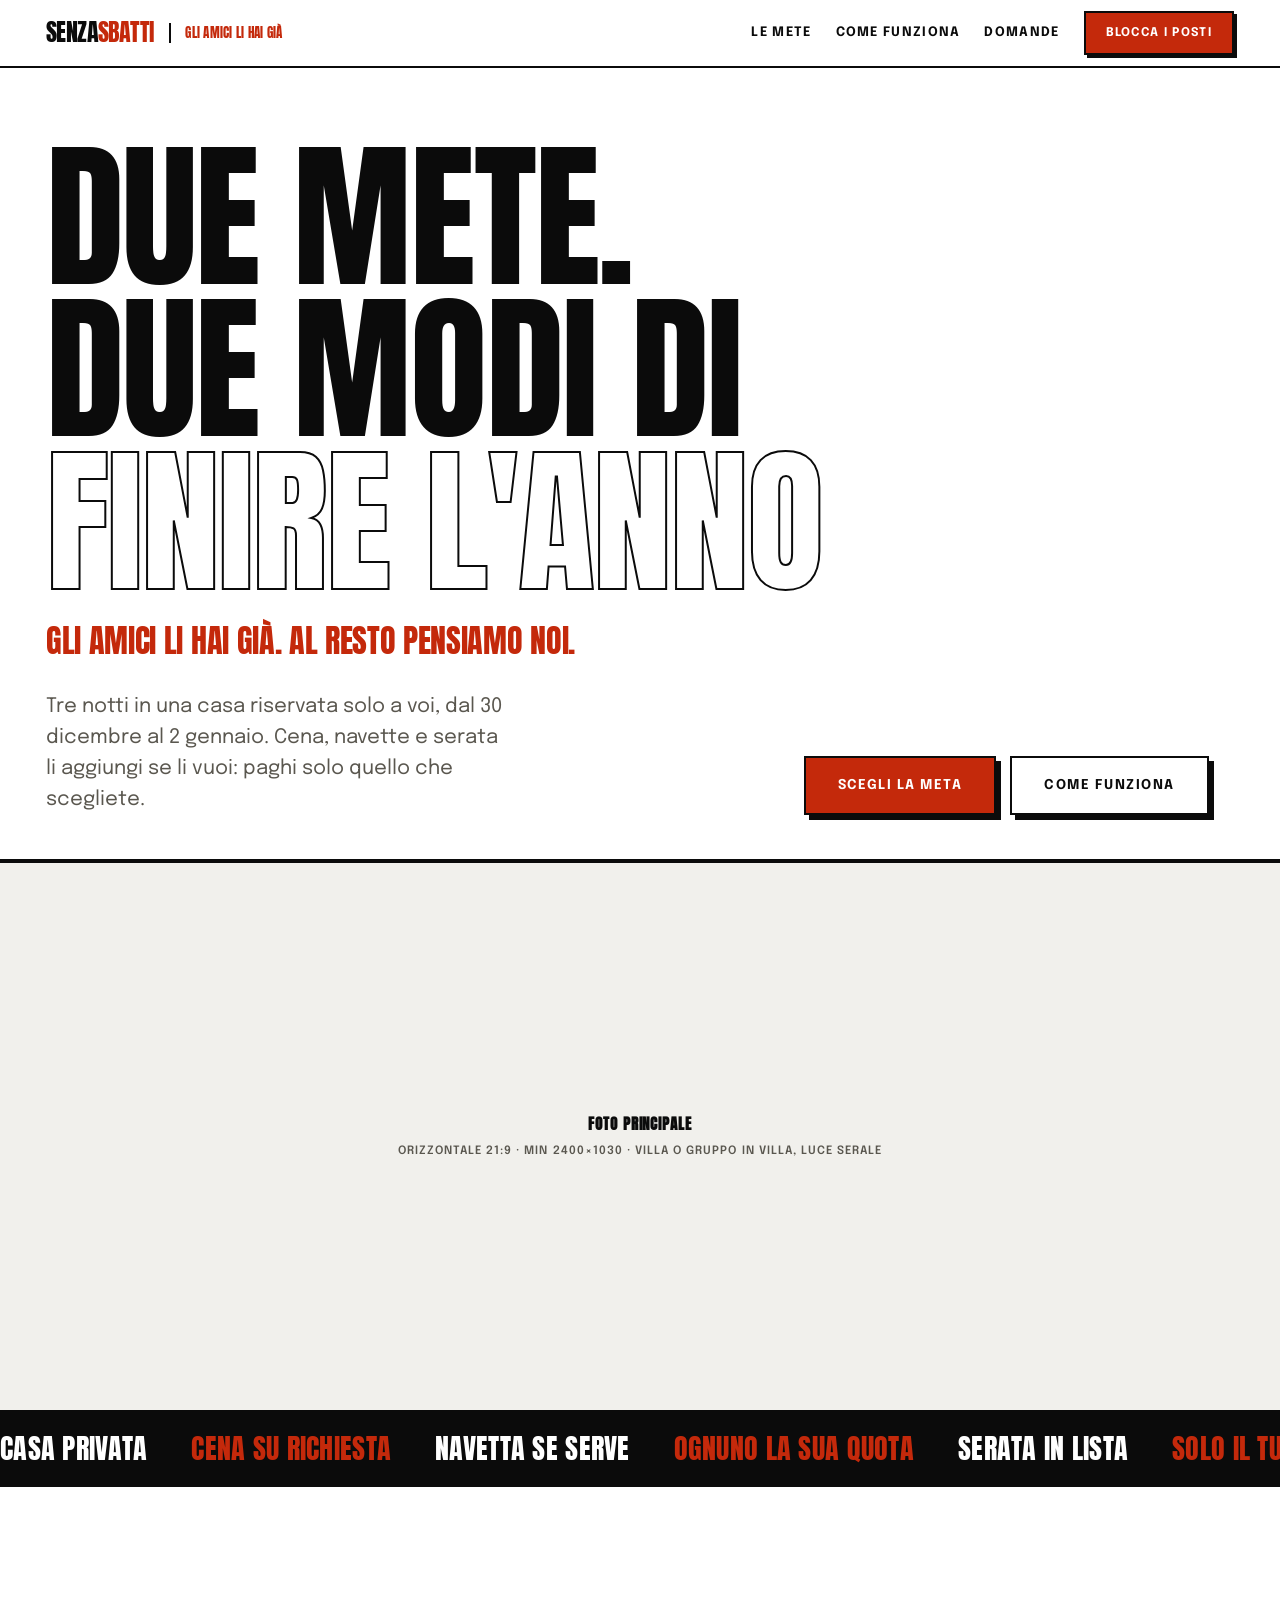
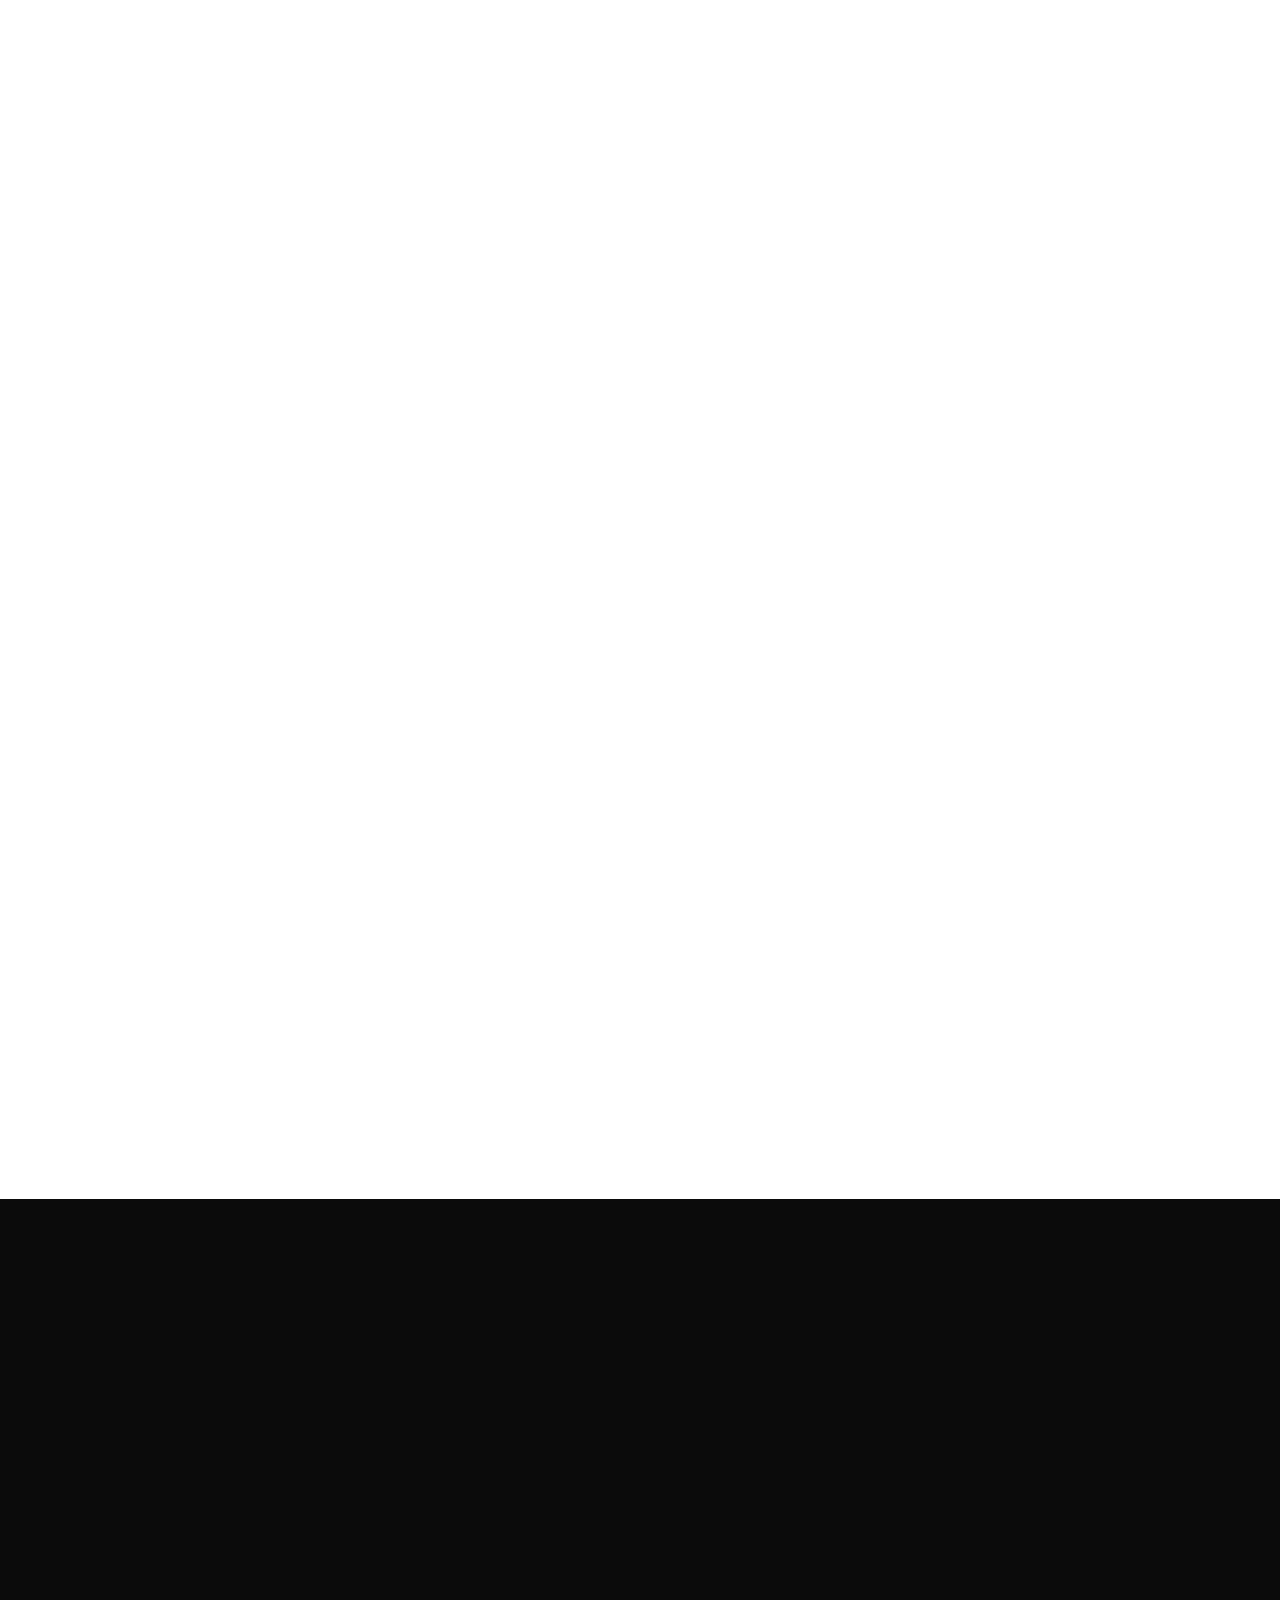
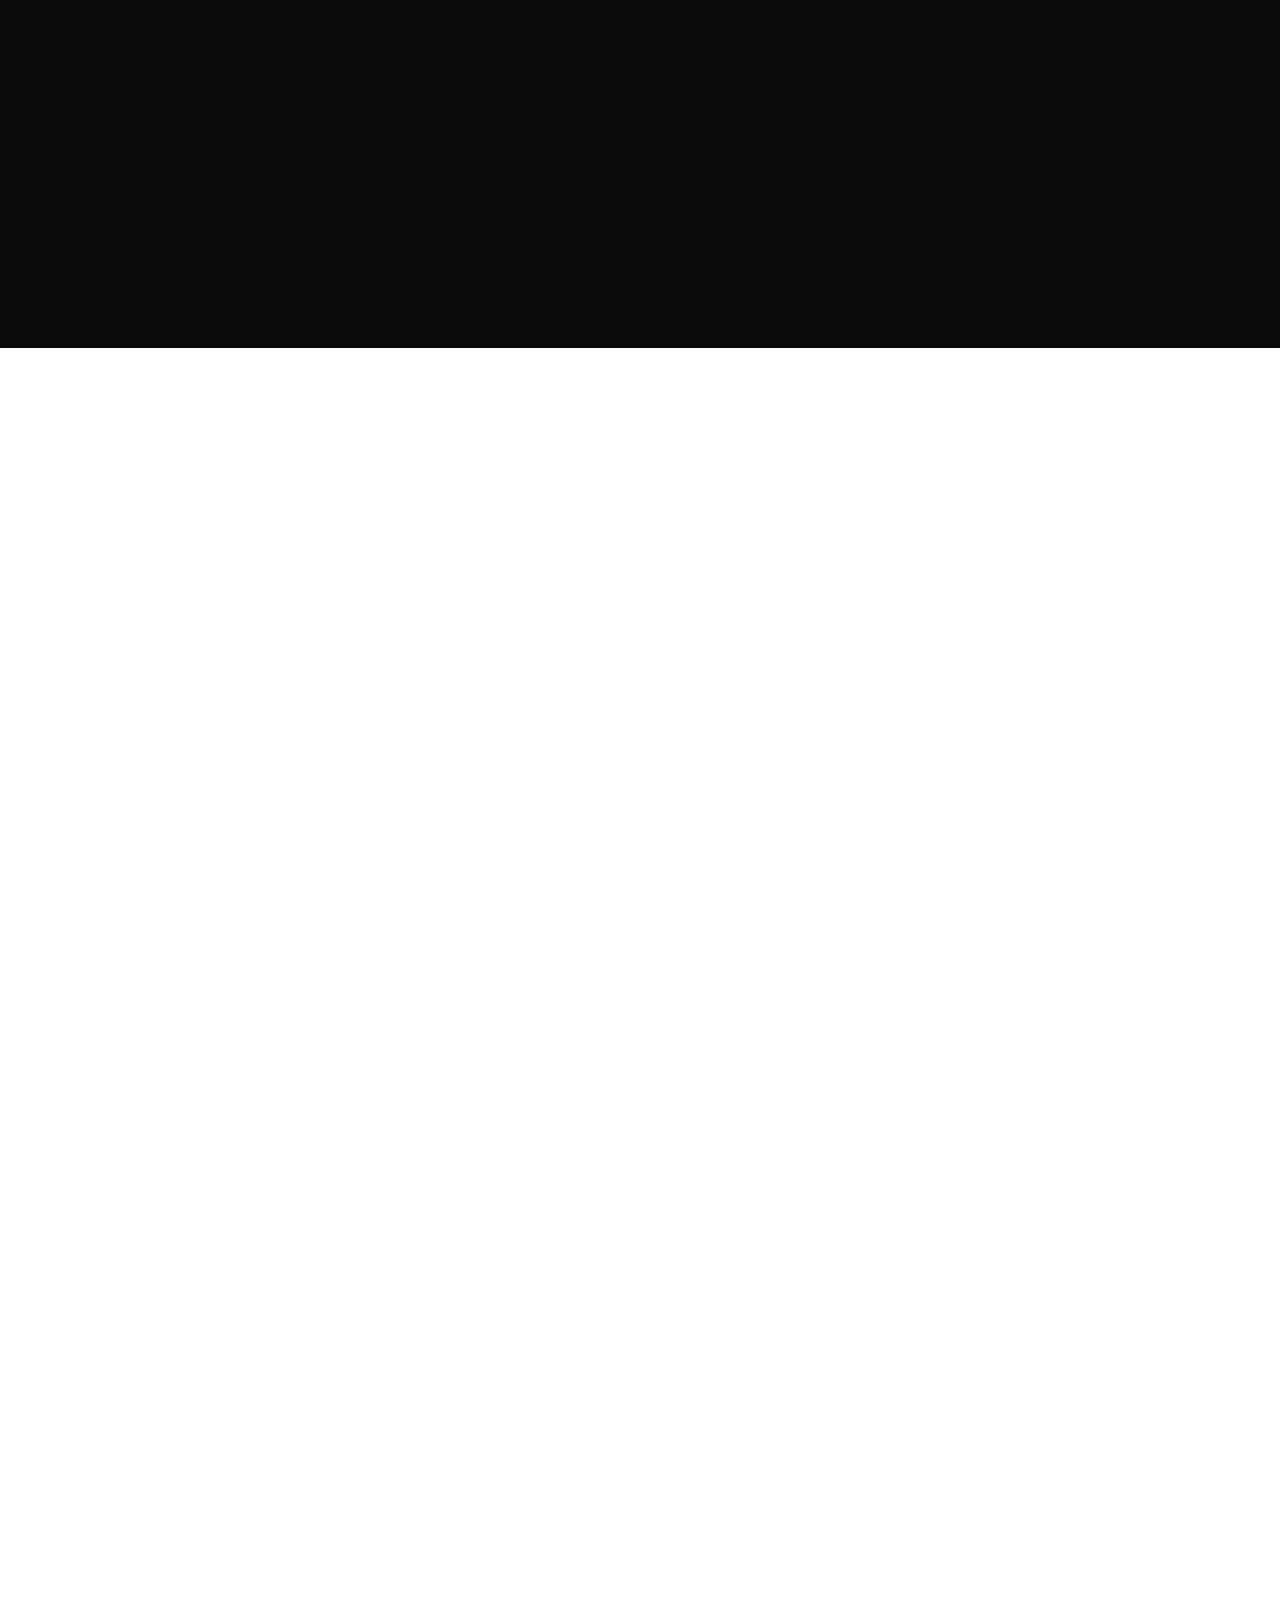
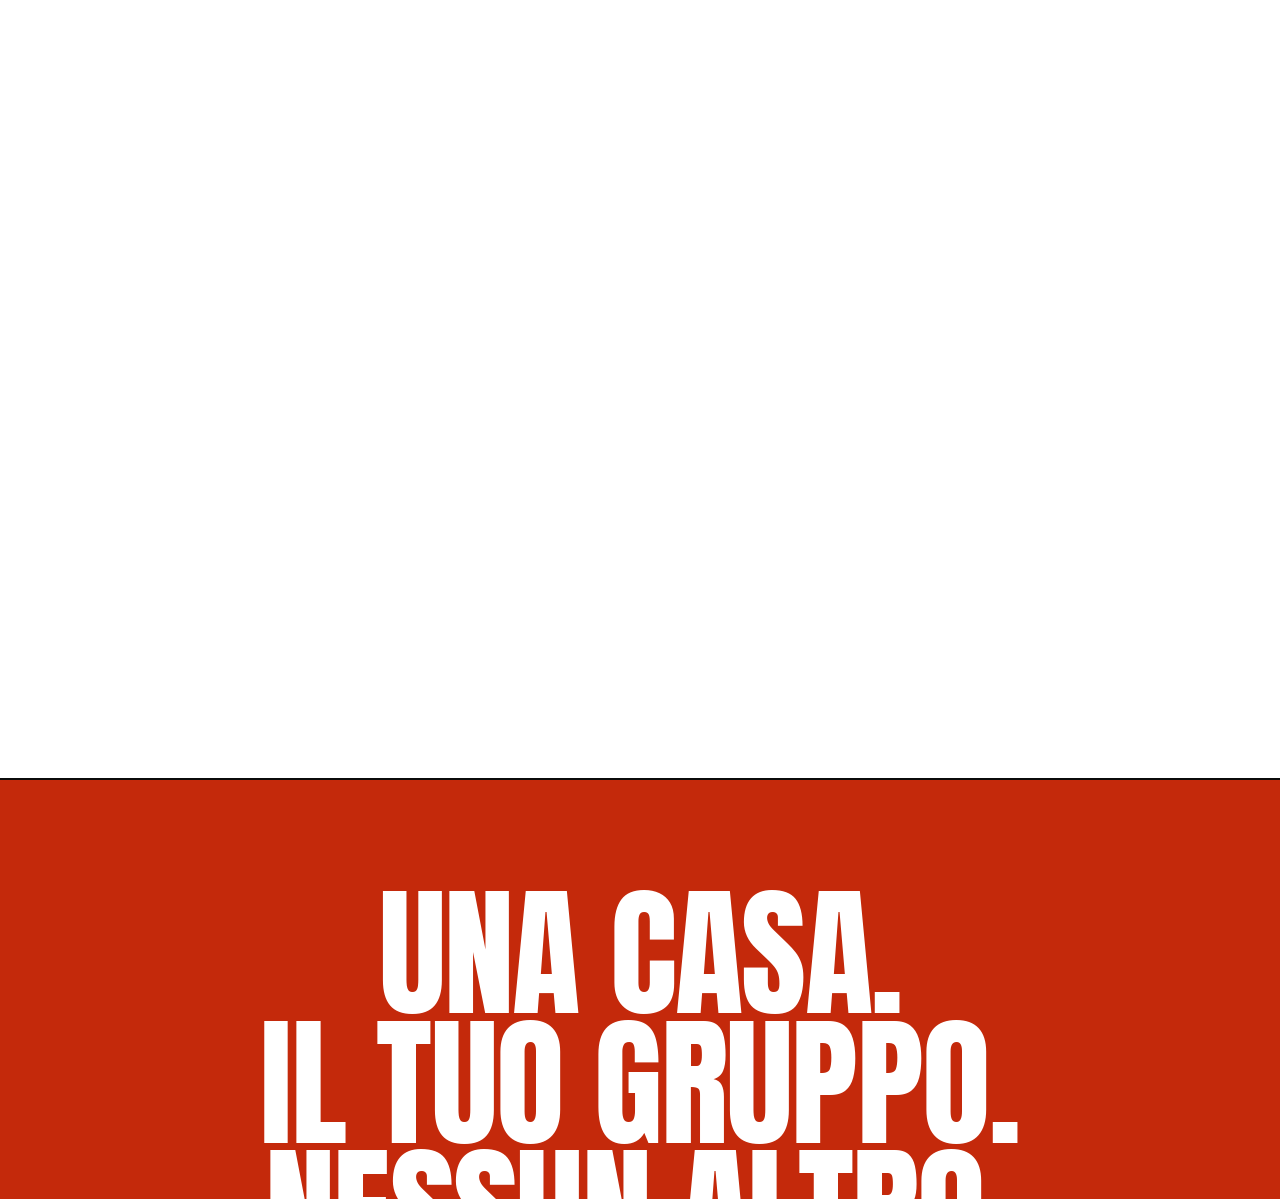
==== commit a6c5a276: "Voce di marca, FAQ generiche, altri due colli di bottiglia Prestazioni - Tolto overflow-x:hidden dal" ====
--- a/index.html
+++ b/index.html
@@ -53,8 +53,8 @@
 
 <div class="tk">
   <div class="tk-in">
-    <span>Casa privata</span><span class="on">Cena su richiesta</span><span>Navetta se serve</span><span class="on">Zero anticipi</span><span>Serata in lista</span><span class="on">Solo il tuo gruppo</span>
-    <span>Casa privata</span><span class="on">Cena su richiesta</span><span>Navetta se serve</span><span class="on">Zero anticipi</span><span>Serata in lista</span><span class="on">Solo il tuo gruppo</span>
+    <span>Casa privata</span><span class="on">Cena su richiesta</span><span>Navetta se serve</span><span class="on">Ognuno la sua quota</span><span>Serata in lista</span><span class="on">Solo il tuo gruppo</span>
+    <span>Casa privata</span><span class="on">Cena su richiesta</span><span>Navetta se serve</span><span class="on">Ognuno la sua quota</span><span>Serata in lista</span><span class="on">Solo il tuo gruppo</span>
   </div>
 </div>
 
@@ -65,7 +65,7 @@
       <div>
         <h2 class="sec" style="margin-top:18px">Quest'anno<br><span class="o">che tipo siete?</span></h2>
       </div>
-      <p class="sec-sub" style="margin:0">Due case, due atmosfere opposte. Quando sono piene &egrave; finita: non ne apriamo una terza.</p>
+      <p class="sec-sub" style="margin:0">Due atmosfere opposte, stessa formula: la casa &egrave; vostra e basta. Si prenota una sola volta a stagione, quindi non aspettare troppo.</p>
     </div>
   </div>
   <div class="mete" style="margin-top:52px">
@@ -105,7 +105,7 @@
   </div>
   <div class="wrap" style="padding:0">
     <div class="grid" style="margin-top:48px">
-      <div class="cell"><div class="n">01</div><h3>Anticipi tu</h3><p>Ognuno paga la sua quota con un link suo. Tu non anticipi niente e vedi in tempo reale chi ha versato.</p></div>
+      <div class="cell"><div class="n">01</div><h3>Paghi tu per tutti</h3><p>Ognuno versa la propria quota per conto suo, anche a rate con Klarna. Chi organizza non mette soldi per gli altri e vede chi ha pagato.</p></div>
       <div class="cell"><div class="n">02</div><h3>Casa per venti</h3><p>Le abbiamo gi&agrave; bloccate noi, verificate e con capienza dichiarata. Tu scegli solo quale.</p></div>
       <div class="cell"><div class="n">03</div><h3>Chi guida</h3><p>Nessuno. Navetta inclusa per andare e tornare dalla serata, con orari fissi e punto di ritrovo.</p></div>
       <div class="cell"><div class="n">04</div><h3>Il programma</h3><p>C'&egrave; gi&agrave;: cena, serata, giornata dopo. Chi vuole si aggrega, chi vuole resta in casa.</p></div>
@@ -213,13 +213,13 @@
 <!-- ═══ TRACK RECORD ═══ -->
 <section class="band first" style="padding:96px 0">
   <div class="wrap">
-    <h2 class="sec">Lo faccio da <span class="todo">[ n ]</span> anni.<br><span class="o">Da quest'anno lo faccio per lavoro.</span></h2>
-    <p class="sec-sub">Ogni estate e ogni capodanno la casa la trovavo io, i conti li tenevo io, e il gruppo partiva senza pensieri. A un certo punto ho smesso di farlo solo per i miei amici. Le persone che c'erano possono dirtelo col proprio nome.</p>
+    <h2 class="sec">Non &egrave; il nostro<br><span class="o">primo capodanno.</span></h2>
+    <p class="sec-sub">Case scelte una per una, viste di persona prima di metterle in catalogo. Gruppi seguiti dall'arrivo alla partenza, con qualcuno raggiungibile a qualsiasi ora. Quello che trovi qui l'abbiamo gi&agrave; fatto funzionare.</p>
     <div class="fx">
-      <div><div class="n">oltre <span class="todo">[ n ]</span></div><p>Persone portate in viaggio, contando tutti i gruppi.</p></div>
-      <div><div class="n"><span class="todo">[ n ]</span></div><p>Notti passate a far funzionare case piene di gente.</p></div>
-      <div><div class="n"><span class="todo">[ n ]</span></div><p>Case scelte, viste e provate di persona prima di portarci qualcuno.</p></div>
-      <div><div class="n">0</div><p>Volte in cui qualcuno ha dovuto anticipare per tutti gli altri.</p></div>
+      <div><div class="n">oltre <span class="todo">[ n ]</span></div><p>Persone partite con noi.</p></div>
+      <div><div class="n"><span class="todo">[ n ]</span></div><p>Notti passate a far girare case piene di gente.</p></div>
+      <div><div class="n"><span class="todo">[ n ]</span></div><p>Case viste e provate prima di proporle a qualcuno.</p></div>
+      <div><div class="n">24/7</div><p>Un referente raggiungibile per tutta la durata del viaggio.</p></div>
     </div>
   </div>
 </section>
@@ -307,14 +307,17 @@
 <!-- ═══ FAQ ═══ -->
 <section class="band tight" id="faq">
   <div class="wrap">
-    <h2 class="sec" style="margin-top:18px;font-size:clamp(32px,5.4vw,66px)">Quello che ci chiedono <em>sempre</em></h2>
+    <h2 class="sec" style="font-size:clamp(32px,5.4vw,66px)">Quello che ci chiedono <em>sempre</em></h2>
     <div style="margin-top:34px">
-      <details><summary>E se qualcuno si tira indietro?</summary><p>Il posto si pu&ograve; passare a un'altra persona fino a pochi giorni prima, senza costi. Se il gruppo scende sotto il minimo ridefiniamo insieme il prezzo prima di confermare: nessuno si trova davanti a un conto diverso da quello concordato.</p></details>
-      <details><summary>Devo per forza prendere cena e navette?</summary><p>No. Il prezzo base copre casa, colazioni, referente e assicurazione. Cena del 31, navette e ingresso alla serata sono voci separate, con il prezzo accanto: si scelgono insieme e si possono aggiungere anche dopo aver bloccato la casa.</p></details>
-      <details><summary>Si pu&ograve; pagare a rate?</summary><p>S&igrave;, in due modi. Acconto alla conferma e saldo entro met&agrave; dicembre, con ogni partecipante che paga la propria quota separatamente: chi organizza non anticipa per nessuno. In alternativa si pu&ograve; usare <strong>Klarna</strong> e dividere la propria quota in pi&ugrave; rate, ciascuno per conto proprio. <span class="todo">[ attivare Klarna prima di pubblicare ]</span></p></details>
-      <details><summary>Quanti dobbiamo essere?</summary><p>Dipende dalla casa: ognuna ha la sua capienza, e la trovi scritta sulla scheda. Il prezzo che vedi vale a casa piena, perch&eacute; il costo si divide fra quanti siete: se siete meno, sale a testa. Diteci quanti siete e vi diciamo il totale esatto, senza sorprese.</p></details>
-      <details><summary>Ci sono altri gruppi con noi?</summary><p>No. La casa &egrave; solo vostra, non si condivide con nessuno. &Egrave; tutto il senso della cosa.</p></details>
-      <details><summary>Come ci arriviamo?</summary><p>Dipende dalla meta e da dove partite. Su alcune destinazioni il trasporto lo organizziamo noi e lo trovi fra i servizi da aggiungere; su altre conviene la macchina, e allora apriamo un gruppo per mettere insieme i passaggi. Se arrivate in treno prenotiamo noi il transfer dalla stazione. Scrivici da dove partite e ti diciamo qual &egrave; il modo migliore.</p></details>
+      <details><summary>Che viaggi organizzate?</summary><p>Viaggi in casa per gruppi gi&agrave; formati. Capodanno, ponti di primavera, settimane d'estate al mare e settimane bianche. Il formato non cambia mai: una casa intera, solo il vostro gruppo, e tutto il contorno gi&agrave; sistemato. Le partenze aperte le trovi in homepage.</p></details>
+      <details><summary>Quanti dobbiamo essere?</summary><p>Dipende dalla casa: ognuna ha la sua capienza e la trovi sulla scheda. Diteci quanti siete e vi indichiamo quali case funzionano per il vostro numero.</p></details>
+      <details><summary>Ci sono altri gruppi con noi?</summary><p>No, mai. La casa &egrave; vostra per intero, non si divide con nessuno e non mettiamo insieme sconosciuti. &Egrave; tutto il senso della cosa.</p></details>
+      <details><summary>Come funziona il prezzo?</summary><p>La casa costa una cifra fissa, che dividete fra quanti siete: il prezzo che vedi vale a casa piena, se siete meno sale a testa. Ti diciamo il totale esatto quando ci dici quante persone siete, prima di qualsiasi impegno.</p></details>
+      <details><summary>Devo prendere per forza i servizi extra?</summary><p>No. Il prezzo base copre la casa, le colazioni, il referente e l'assicurazione. Cena, navette, ingressi ed esperienze sono voci separate con il prezzo accanto: si scelgono insieme e si possono aggiungere anche dopo aver bloccato la casa.</p></details>
+      <details><summary>Si pu&ograve; pagare a rate?</summary><p>S&igrave;, in due modi. Un acconto alla conferma e il saldo prima della partenza, con ogni partecipante che versa la propria quota per conto suo. Oppure con <strong>Klarna</strong>, dividendo la propria quota in pi&ugrave; rate. In entrambi i casi chi organizza non mette soldi per gli altri. <span class="todo">[ attivare Klarna prima di pubblicare ]</span></p></details>
+      <details><summary>E se qualcuno si tira indietro?</summary><p>Il posto si passa a un'altra persona fino a pochi giorni prima, senza costi. Se il gruppo scende sotto il numero concordato ricalcoliamo insieme il prezzo prima di confermare: nessuno si trova davanti a un conto diverso da quello pattuito.</p></details>
+      <details><summary>Come ci arriviamo?</summary><p>Dipende dalla meta e da dove partite. Su alcune destinazioni il trasporto lo organizziamo noi e lo trovi fra i servizi da aggiungere; su altre conviene la macchina, e allora apriamo un gruppo per incastrare i passaggi. Se arrivate in treno o in aereo prenotiamo noi il transfer.</p></details>
+      <details><summary>Chi ci accoglie sul posto?</summary><p>Un referente, raggiungibile per tutta la durata del soggiorno. Non lasciamo un gruppo con un codice della cassetta delle chiavi e un numero che non risponde.</p></details>
       <details><summary>Chi organizza tecnicamente il viaggio?</summary><p>L'organizzazione tecnica &egrave; curata da <span class="todo">[ nome del tour operator ]</span>, agenzia con licenza n. <span class="todo">[ numero ]</span>, che emette i documenti di viaggio e presta le garanzie previste dalla legge. Senzasbatti cura il progetto, la selezione delle case e l'assistenza al gruppo.</p></details>
     </div>
   </div>
@@ -323,8 +326,8 @@
 <!-- ═══ FINALE ═══ -->
 <section class="fin">
   <div class="wrap">
-    <h2>Due case.<br>Due gruppi.<br>Poi chiudiamo.</h2>
-    <p class="sec-sub">Una casa per gruppo, nessuno che non conoscete. Quando tutte e due sono prenotate non ne apriamo una terza.</p>
+    <h2>Una casa.<br>Il tuo gruppo.<br>Nessun altro.</h2>
+    <p class="sec-sub">Non mettiamo insieme sconosciuti e non riempiamo camere. Selezioniamo poche case e le diamo a un gruppo alla volta, per intero.</p>
     <a href="#richiesta" class="btn">Blocca la casa</a>
   </div>
 </section>
@@ -348,7 +351,7 @@
   </div>
 </footer>
 
-<div class="scta"><div class="wrap" style="padding:0 2px"><a href="#richiesta" class="btn wide">Blocca i posti &middot; 40 disponibili</a></div></div>
+<div class="scta"><div class="wrap" style="padding:0 2px"><a href="#richiesta" class="btn wide">Blocca la casa</a></div></div>
 
 <script src="assets/app.js"></script>
 </body>
--- a/assets/style.css
+++ b/assets/style.css
@@ -13,7 +13,7 @@
 html{scroll-behavior:smooth;-webkit-text-size-adjust:100%}
 body{margin:0;background:var(--paper);color:var(--ink);
   font-family:Epilogue,"Helvetica Neue",Arial,sans-serif;font-size:17px;line-height:1.55;
-  -webkit-font-smoothing:antialiased;overflow-x:hidden}
+  -webkit-font-smoothing:antialiased}
 h1,h2,h3,.dsp{font-family:Anton,Impact,"Arial Narrow",sans-serif;font-weight:400;text-transform:uppercase;
   letter-spacing:-.012em;line-height:.92;margin:0;text-wrap:balance}
 p{margin:14px 0;max-width:60ch}
@@ -22,8 +22,7 @@
 .wrap{max-width:var(--maxw);margin:0 auto;padding:0 26px}
 
 /* ── header ── */
-header.site{position:sticky;top:0;z-index:80;background:var(--paper);border-bottom:2px solid var(--line);
-  will-change:transform;transform:translateZ(0)}
+header.site{position:sticky;top:0;z-index:80;background:var(--paper);border-bottom:2px solid var(--line)}
 header.site .wrap{display:flex;align-items:center;justify-content:space-between;height:66px}
 .logo{font-family:Anton,sans-serif;font-size:24px;letter-spacing:-.025em;text-transform:uppercase;white-space:nowrap}
 @media(max-width:420px){.logo{font-size:20px}}
@@ -47,8 +46,7 @@
 .btn.sm:hover{transform:translate(1px,1px);box-shadow:2px 2px 0 var(--line)}
 
 /* ── segnaposto immagine ── */
-.ph{position:relative;overflow:hidden;background:var(--paper-2);border:2px solid var(--line);
-  background-image:repeating-linear-gradient(45deg,transparent 0 13px,rgba(11,11,11,.05) 13px 26px)}
+.ph{position:relative;overflow:hidden;background:var(--paper-2);border:2px solid var(--line)}
 .ph img{width:100%;height:100%;object-fit:cover;display:block}
 .ph .note{position:absolute;inset:0;display:flex;flex-direction:column;align-items:center;justify-content:center;
   gap:7px;text-align:center;padding:20px}
@@ -78,13 +76,14 @@
 
 /* ── ticker ── */
 .tk{background:var(--ink);color:var(--paper);border-bottom:2px solid var(--line);overflow:hidden;padding:15px 0}
-.tk-in{display:flex;gap:44px;width:max-content;animation:tk 30s linear infinite;will-change:transform}
+.tk-in{display:flex;gap:44px;width:max-content;animation:tk 30s linear infinite}
 .tk span{font-family:Anton,sans-serif;font-size:clamp(19px,2.5vw,28px);letter-spacing:.01em;text-transform:uppercase;white-space:nowrap}
 .tk span.on{color:var(--red)}
 @keyframes tk{to{transform:translateX(-50%)}}
 
 /* ── sezioni ── */
-section.band{padding:96px 0;border-bottom:2px solid var(--line)}
+section.band{padding:96px 0;border-bottom:2px solid var(--line);
+  content-visibility:auto;contain-intrinsic-size:auto 1040px}
 section.band.tight{padding:64px 0}
 h2.sec{font-size:clamp(38px,7vw,92px)}
 h2.sec .o{color:transparent;-webkit-text-stroke:2px var(--ink)}
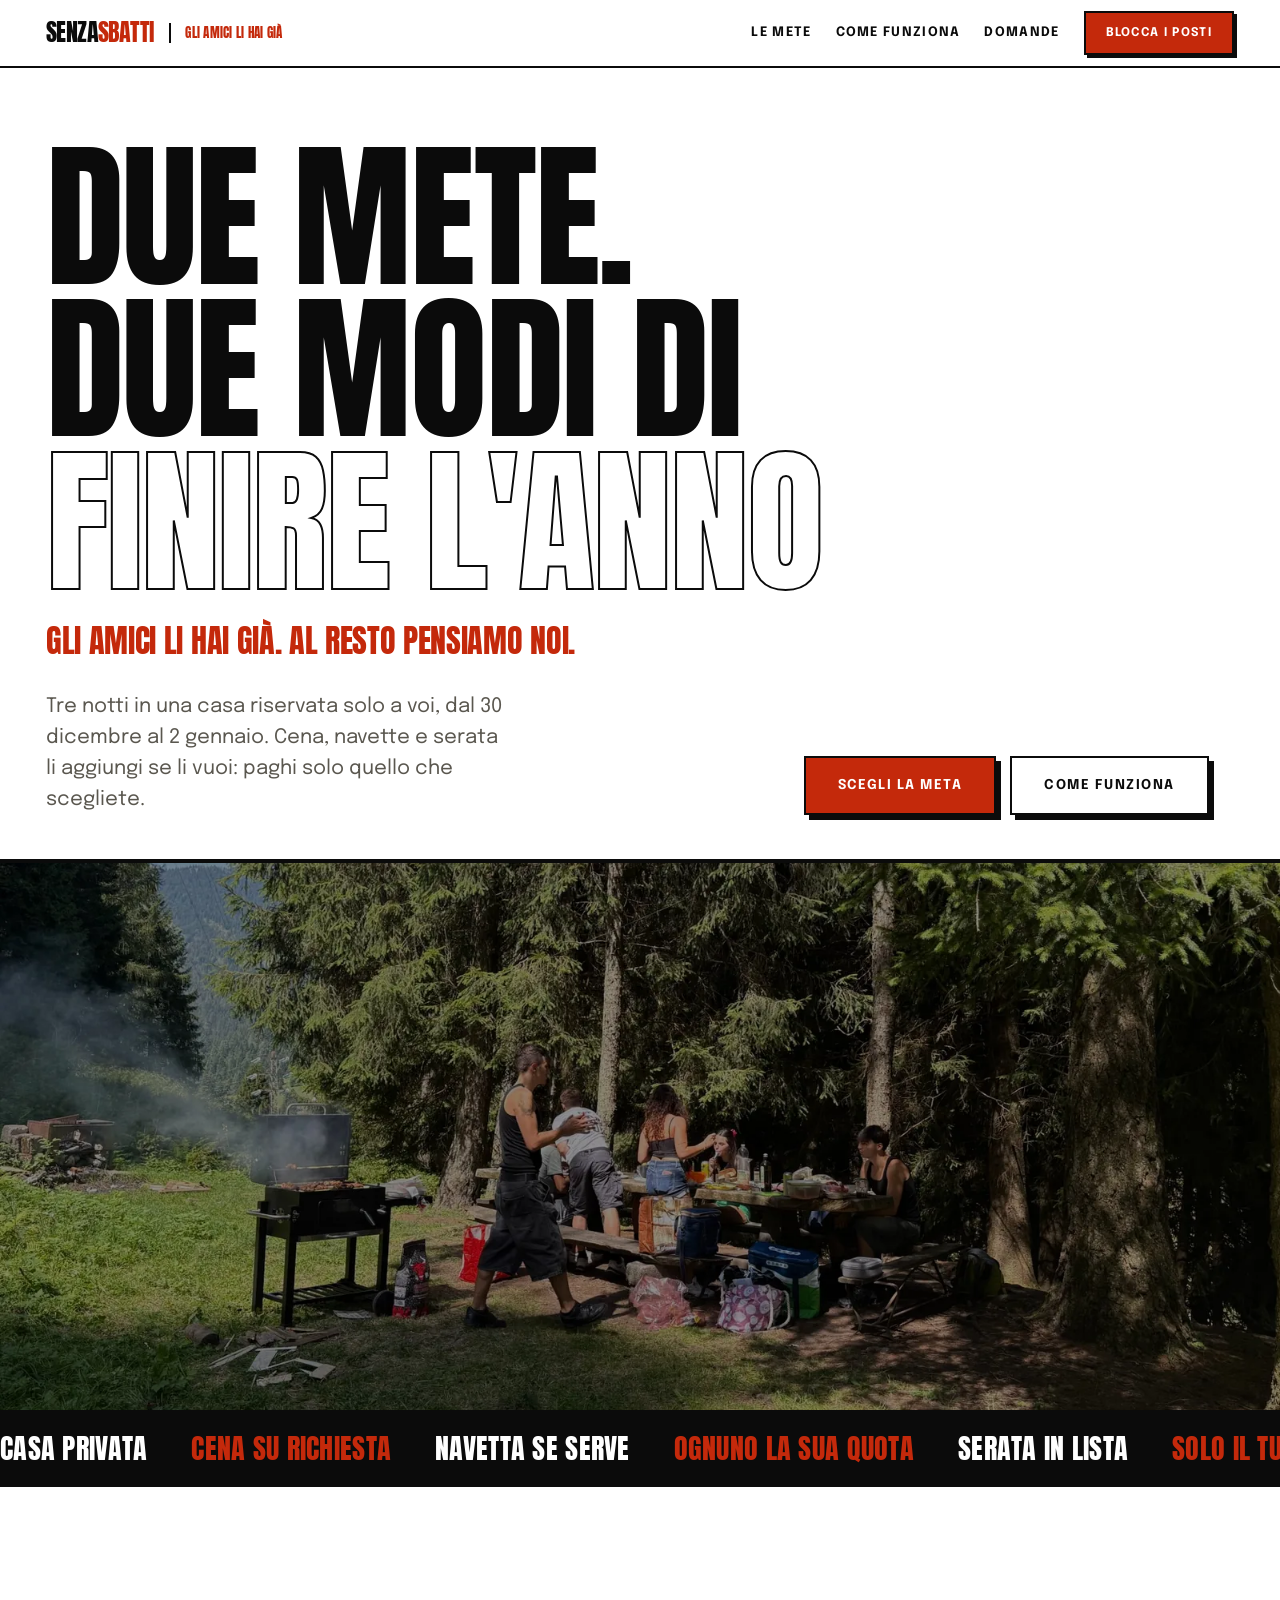
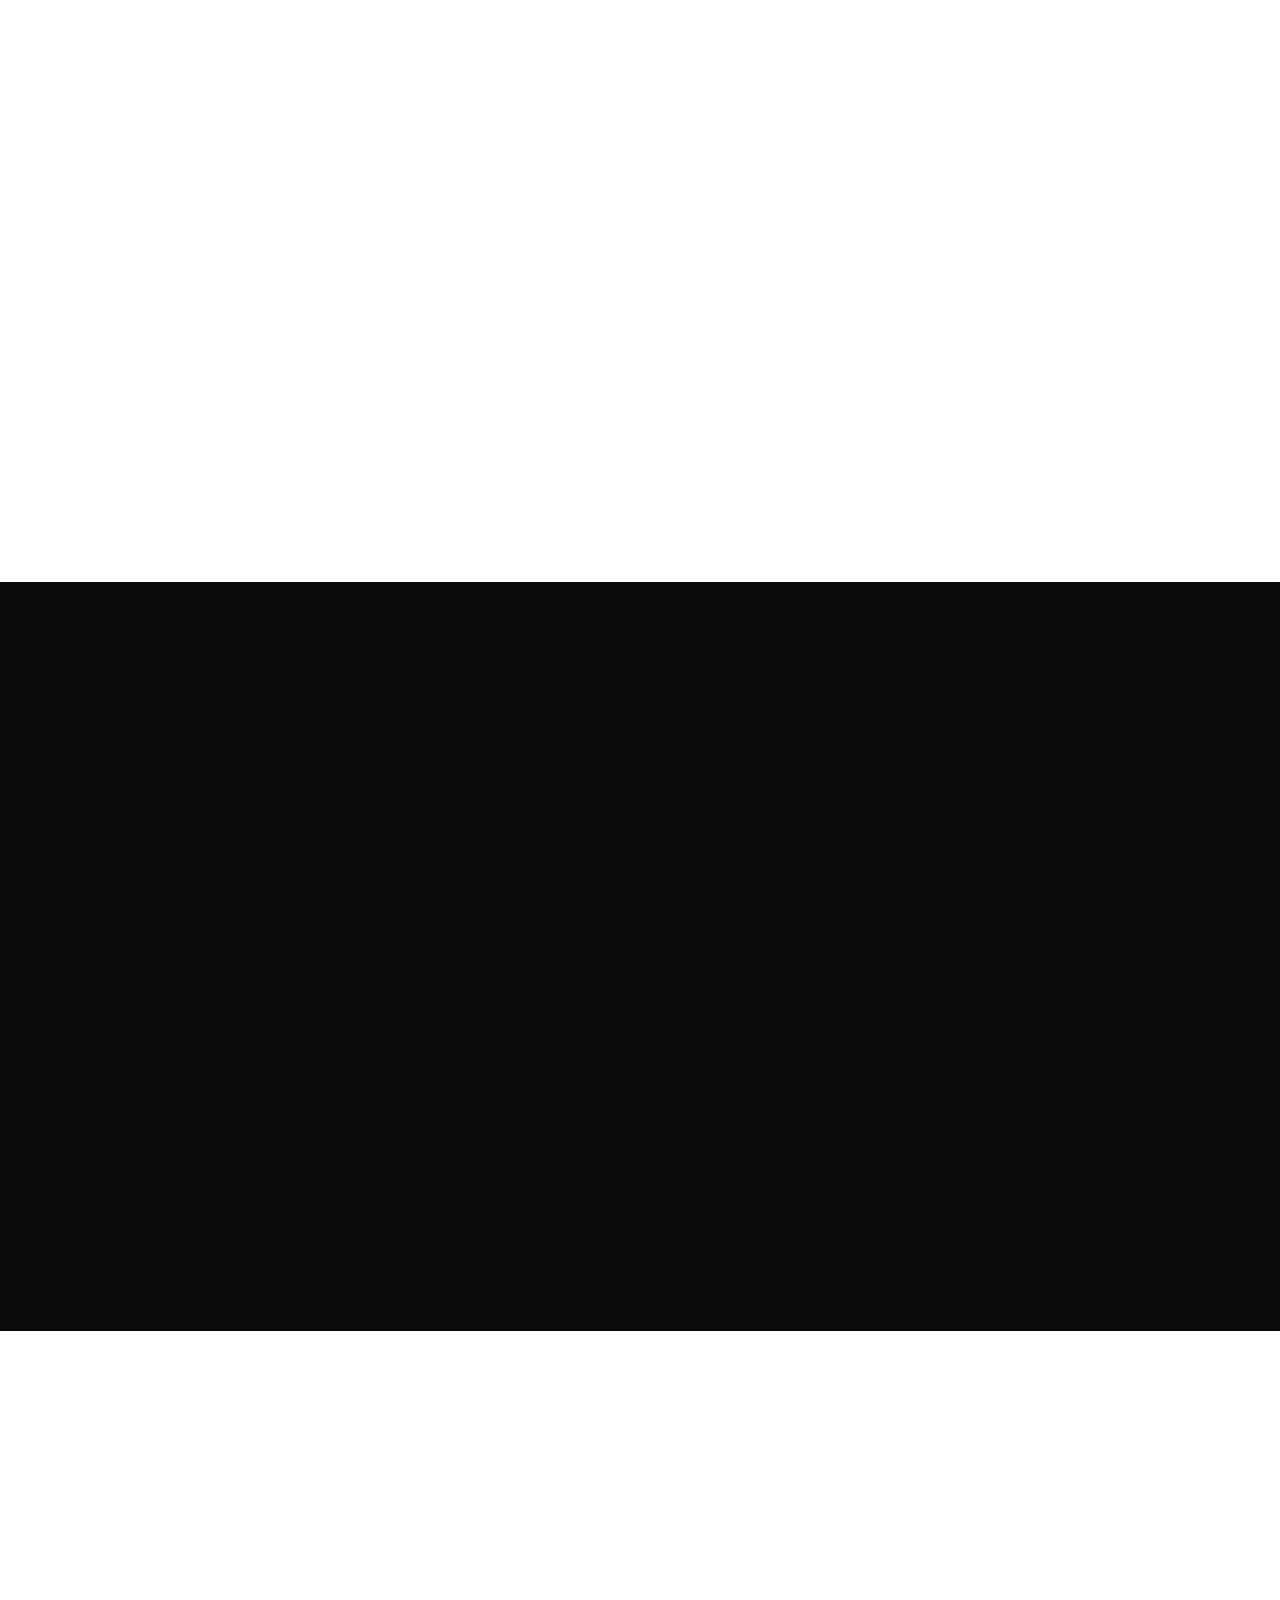
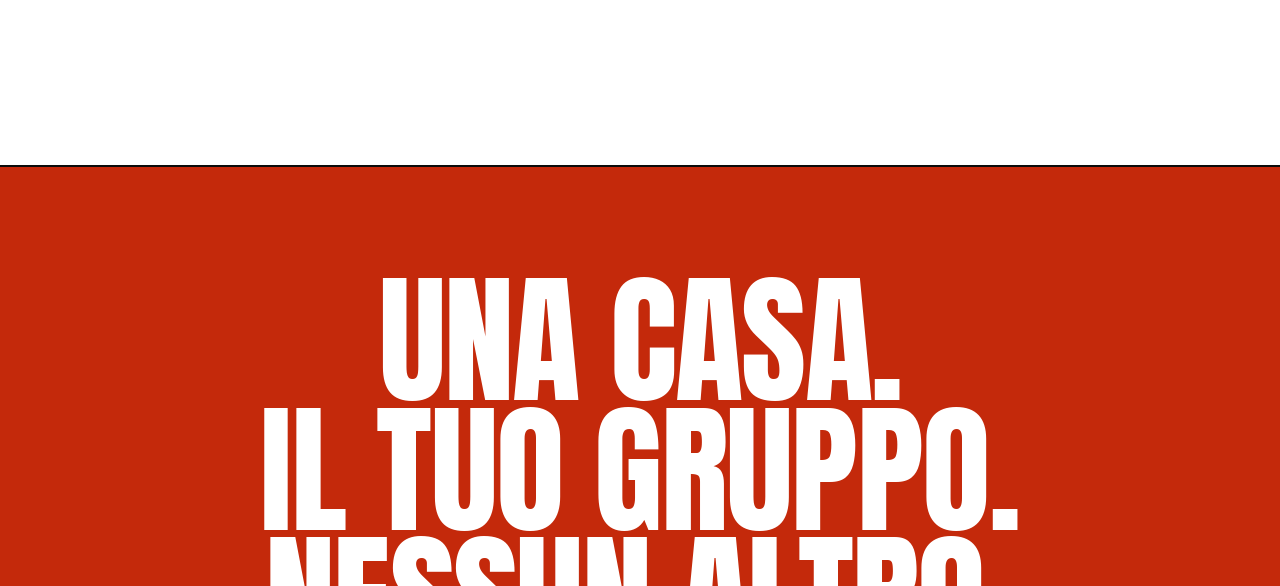
==== commit 5dc16291: "Fotografie reali dai viaggi gia' fatti Tredici scatti sostituiscono i segnaposto grigi: la grigliata" ====
--- a/index.html
+++ b/index.html
@@ -44,10 +44,7 @@
     </div>
   </div>
   <div class="hero-img">
-    <div class="ph r-21-9">
-      <!-- <img src="assets/img/hero.jpg" alt="Vista dalla villa"> -->
-      <div class="note"><b>Foto principale</b><span>Orizzontale 21:9 &middot; min 2400&times;1030 &middot; villa o gruppo in villa, luce serale</span></div>
-    </div>
+    <div class="ph has r-21-9"><img src="assets/img/hero-1000.webp" srcset="assets/img/hero-1000.webp 1000w, assets/img/hero-1600.webp 1600w, assets/img/hero-2048.webp 2048w" sizes="100vw" width="2048" height="878" alt="Gruppo di amici a una grigliata in montagna" decoding="async" fetchpriority="high"></div>
   </div>
 </section>
 
@@ -70,10 +67,7 @@
   </div>
   <div class="mete" style="margin-top:52px">
     <a class="meta" href="#chill">
-      <div class="ph r-4-5">
-        <!-- <img src="assets/img/chill-cover.jpg" alt="Baita sul lago di Como"> -->
-        <div class="note"><b>Copertina Chill</b><span>Verticale 4:5 &middot; min 1200&times;1500 &middot; baita, camino o vista lago</span></div>
-      </div>
+      <div class="ph has r-4-5"><img src="assets/img/chill-cover-700.webp" srcset="assets/img/chill-cover-700.webp 700w, assets/img/chill-cover-1000.webp 1000w, assets/img/chill-cover-1400.webp 1400w" sizes="(max-width:900px) 100vw, 50vw" width="1536" height="1920" alt="Vista sul lago e sulle montagne innevate dalla vetrata di una casa" decoding="async" loading="lazy"></div>
       <div class="body">
         <div class="kk"><span class="tag">Chill</span><span class="posti">Una casa, un gruppo</span></div>
         <h3>Baita<br>sul lago</h3>
@@ -83,10 +77,7 @@
       </div>
     </a>
     <a class="meta v" href="#sfascio">
-      <div class="ph r-4-5">
-        <!-- <img src="assets/img/sfascio-cover.jpg" alt="Chalet a Courmayeur"> -->
-        <div class="note"><b>Copertina Sfascio</b><span>Verticale 4:5 &middot; min 1200&times;1500 &middot; chalet, neve o serata</span></div>
-      </div>
+      <div class="ph has r-4-5"><img src="assets/img/sfascio-cover-700.webp" srcset="assets/img/sfascio-cover-700.webp 700w, assets/img/sfascio-cover-1000.webp 1000w, assets/img/sfascio-cover-1229.webp 1229w" sizes="(max-width:900px) 100vw, 50vw" width="1229" height="1536" alt="Folla sotto il palco durante un concerto" decoding="async" loading="lazy"></div>
       <div class="body">
         <div class="kk"><span class="tag">Sfascio</span><span class="posti">Una casa, un gruppo</span></div>
         <h3>Chalet<br>in quota</h3>
@@ -116,10 +107,7 @@
 <!-- ═══ CHILL ═══ -->
 <section class="band dest" id="chill" style="padding:0;border-bottom:0">
   <div class="split">
-    <div class="ph r-4-5">
-      <!-- <img src="assets/img/chill-1.jpg" alt="Interno della baita"> -->
-      <div class="note"><b>Chill &middot; ambiente</b><span>Verticale 4:5 &middot; min 1400&times;1750 &middot; interno con camino o terrazza</span></div>
-    </div>
+    <div class="ph has r-4-5"><img src="assets/img/chill-1-700.webp" srcset="assets/img/chill-1-700.webp 700w, assets/img/chill-1-1000.webp 1000w, assets/img/chill-1-1400.webp 1400w" sizes="(max-width:900px) 100vw, 50vw" width="1536" height="1920" alt="Casa illuminata al tramonto sopra il lago di Como" decoding="async" loading="lazy"></div>
     <div class="txt">
       <h2 class="sec" style="font-size:clamp(34px,5vw,62px);margin-top:16px">Baita sul lago,<br><em>Vercana</em></h2>
       <p class="sec-sub" style="font-size:17px">Sopra Domaso, sulla sponda alta del Lario. Casa intera con vista aperta sul lago, camino, tavolata da venti e idromassaggio esterno.</p>
@@ -186,10 +174,7 @@
         <a href="#richiesta" class="btn wide" data-meta="Sfascio" style="margin-top:24px">Blocca i posti</a>
       </div>
     </div>
-    <div class="ph r-4-5" style="border-right:0;border-left:2px solid var(--line)">
-      <!-- <img src="assets/img/sfascio-1.jpg" alt="Chalet e neve"> -->
-      <div class="note"><b>Sfascio &middot; ambiente</b><span>Verticale 4:5 &middot; min 1400&times;1750 &middot; chalet, neve o serata</span></div>
-    </div>
+    <div class="ph has r-4-5" style="border-right:0;border-left:2px solid var(--line)"><img src="assets/img/sfascio-1-700.webp" srcset="assets/img/sfascio-1-700.webp 700w, assets/img/sfascio-1-1000.webp 1000w, assets/img/sfascio-1-1400.webp 1400w" sizes="(max-width:900px) 100vw, 50vw" width="1536" height="1920" alt="Bottigliera illuminata di un locale notturno" decoding="async" loading="lazy"></div>
   </div>
 </section>
 
@@ -200,12 +185,12 @@
   </div>
   <div class="wrap" style="padding:0;margin-top:44px">
     <div class="gal">
-      <div class="ph r-1-1 w2"><div class="note"><b>Galleria 01</b><span>2:1 &middot; salone o tavolata</span></div></div>
+      <div class="ph r-2-1 w2"><div class="note"><b>Galleria 01</b><span>2:1 &middot; salone o tavolata</span></div></div>
       <div class="ph r-1-1"><div class="note"><b>02</b><span>1:1 &middot; camera</span></div></div>
       <div class="ph r-1-1"><div class="note"><b>03</b><span>1:1 &middot; esterno</span></div></div>
       <div class="ph r-1-1"><div class="note"><b>04</b><span>1:1 &middot; dettaglio</span></div></div>
       <div class="ph r-1-1"><div class="note"><b>05</b><span>1:1 &middot; cucina</span></div></div>
-      <div class="ph r-1-1 w2"><div class="note"><b>Galleria 06</b><span>2:1 &middot; vista o serata</span></div></div>
+      <div class="ph r-2-1 w2"><div class="note"><b>Galleria 06</b><span>2:1 &middot; vista o serata</span></div></div>
     </div>
   </div>
 </section>
@@ -232,12 +217,18 @@
   </div>
   <div class="wrap" style="padding:0;margin-top:40px">
     <div class="gal">
-      <div class="ph r-1-1 w2"><div class="note"><b>Archivio 01</b><span>2:1 &middot; gruppo a tavola o brindisi</span></div></div>
-      <div class="ph r-1-1"><div class="note"><b>02</b><span>1:1 &middot; casa</span></div></div>
-      <div class="ph r-1-1"><div class="note"><b>03</b><span>1:1 &middot; serata</span></div></div>
-      <div class="ph r-1-1"><div class="note"><b>04</b><span>1:1 &middot; paesaggio</span></div></div>
-      <div class="ph r-1-1"><div class="note"><b>05</b><span>1:1 &middot; dettaglio</span></div></div>
-      <div class="ph r-1-1 w2"><div class="note"><b>Archivio 06</b><span>2:1 &middot; gruppo intero</span></div></div>
+      <div class="ph has r-2-1 w2"><img src="assets/img/arch-1-800.webp" srcset="assets/img/arch-1-800.webp 800w, assets/img/arch-1-1200.webp 1200w, assets/img/arch-1-1800.webp 1800w" sizes="(max-width:900px) 100vw, 50vw" width="2730" height="1365" alt="Spiaggia con ombrelloni davanti alla montagna" decoding="async" loading="lazy"></div>
+      <div class="ph has r-1-1"><img src="assets/img/arch-2-500.webp" srcset="assets/img/arch-2-500.webp 500w, assets/img/arch-2-800.webp 800w, assets/img/arch-2-1200.webp 1200w" sizes="(max-width:900px) 50vw, 25vw" width="1536" height="1536" alt="Prua di una barca al tramonto con palloncini di compleanno" decoding="async" loading="lazy"></div>
+      <div class="ph has r-1-1"><img src="assets/img/arch-3-500.webp" srcset="assets/img/arch-3-500.webp 500w, assets/img/arch-3-800.webp 800w, assets/img/arch-3-1200.webp 1200w" sizes="(max-width:900px) 50vw, 25vw" width="1536" height="1536" alt="Piscina di un residence vista dall'alto" decoding="async" loading="lazy"></div>
+      <div class="ph has r-1-1"><img src="assets/img/arch-4-500.webp" srcset="assets/img/arch-4-500.webp 500w, assets/img/arch-4-800.webp 800w, assets/img/arch-4-1200.webp 1200w" sizes="(max-width:900px) 50vw, 25vw" width="1536" height="1536" alt="Tramonto sul mare con uno stormo di uccelli" decoding="async" loading="lazy"></div>
+      <div class="ph has r-1-1"><img src="assets/img/arch-5-500.webp" srcset="assets/img/arch-5-500.webp 500w, assets/img/arch-5-800.webp 800w, assets/img/arch-5-1200.webp 1200w" sizes="(max-width:900px) 50vw, 25vw" width="1536" height="1536" alt="Cortile bianco con fontana in ceramica" decoding="async" loading="lazy"></div>
+      <div class="ph has r-2-1 w2"><img src="assets/img/arch-6-800.webp" srcset="assets/img/arch-6-800.webp 800w, assets/img/arch-6-1200.webp 1200w, assets/img/arch-6-1800.webp 1800w" sizes="(max-width:900px) 100vw, 50vw" width="2730" height="1365" alt="Viale di palme illuminato di notte" decoding="async" loading="lazy"></div>
+      <div class="ph has r-2-1 w2"><img src="assets/img/arch-7-800.webp" srcset="assets/img/arch-7-800.webp 800w, assets/img/arch-7-1200.webp 1200w, assets/img/arch-7-1800.webp 1800w" sizes="(max-width:900px) 100vw, 50vw" width="2730" height="1365" alt="Piscina del residence fra le palme" decoding="async" loading="lazy"></div>
+      <div class="ph has r-1-1"><img src="assets/img/arch-8-500.webp" srcset="assets/img/arch-8-500.webp 500w, assets/img/arch-8-800.webp 800w, assets/img/arch-8-1200.webp 1200w" sizes="(max-width:900px) 50vw, 25vw" width="1536" height="1536" alt="Fianco di una barca lungo la costa al tramonto" decoding="async" loading="lazy"></div>
+      <div class="ph has r-1-1"><img src="assets/img/arch-9-500.webp" srcset="assets/img/arch-9-500.webp 500w, assets/img/arch-9-800.webp 800w, assets/img/arch-9-1200.webp 1200w" sizes="(max-width:900px) 50vw, 25vw" width="1536" height="1536" alt="Tavolata e barbecue in un bosco di montagna" decoding="async" loading="lazy"></div>
+      <div class="ph has r-1-1"><img src="assets/img/arch-10-500.webp" srcset="assets/img/arch-10-500.webp 500w, assets/img/arch-10-800.webp 800w, assets/img/arch-10-1200.webp 1200w" sizes="(max-width:900px) 50vw, 25vw" width="1536" height="1536" alt="Palco e pubblico durante un concerto" decoding="async" loading="lazy"></div>
+      <div class="ph has r-1-1"><img src="assets/img/arch-11-500.webp" srcset="assets/img/arch-11-500.webp 500w, assets/img/arch-11-800.webp 800w, assets/img/arch-11-1200.webp 1200w" sizes="(max-width:900px) 50vw, 25vw" width="1536" height="1536" alt="Casa illuminata sopra il lago all'imbrunire" decoding="async" loading="lazy"></div>
+      <div class="tile w2"><b>Le prossime<br>le fai tu.</b><span>Ogni viaggio finisce qui dentro.</span></div>
     </div>
   </div>
 </section>
--- a/assets/style.css
+++ b/assets/style.css
@@ -53,7 +53,7 @@
 .ph .note b{font-family:Anton,sans-serif;font-size:15px;letter-spacing:.06em;text-transform:uppercase;color:var(--ink)}
 .ph .note span{font-size:11.5px;font-weight:600;letter-spacing:.09em;text-transform:uppercase;color:var(--ink-2)}
 .ph.has img+.note{display:none}
-.r-16-9{aspect-ratio:16/9}.r-4-5{aspect-ratio:4/5}.r-1-1{aspect-ratio:1/1}.r-3-2{aspect-ratio:3/2}.r-21-9{aspect-ratio:21/9}
+.r-16-9{aspect-ratio:16/9}.r-2-1{aspect-ratio:2/1}.r-4-5{aspect-ratio:4/5}.r-1-1{aspect-ratio:1/1}.r-3-2{aspect-ratio:3/2}.r-21-9{aspect-ratio:21/9}
 
 /* ── hero ── */
 .hero{border-bottom:2px solid var(--line);padding:56px 0 0}
@@ -83,7 +83,7 @@
 
 /* ── sezioni ── */
 section.band{padding:96px 0;border-bottom:2px solid var(--line);
-  content-visibility:auto;contain-intrinsic-size:auto 1040px}
+  content-visibility:auto;contain-intrinsic-size:auto 950px}
 section.band.tight{padding:64px 0}
 h2.sec{font-size:clamp(38px,7vw,92px)}
 h2.sec .o{color:transparent;-webkit-text-stroke:2px var(--ink)}
@@ -122,6 +122,8 @@
 @media(max-width:900px){.split{grid-template-columns:1fr}}
 .split>.ph{border:0;border-right:2px solid var(--line)}
 @media(max-width:900px){.split>.ph{border-right:0;border-bottom:2px solid var(--line)}}
+/* da 901px in su la foto riempie l'altezza della colonna di testo */
+@media(min-width:901px){.split>.ph{aspect-ratio:auto;height:100%}}
 .split .txt{padding:44px 40px}
 @media(max-width:600px){.split .txt{padding:32px 26px}}
 .gg{list-style:none;padding:0;margin:26px 0 0}
@@ -152,6 +154,11 @@
 .gal .ph{border:0}
 .gal .w2{grid-column:span 2}
 @media(max-width:900px){.gal{grid-template-columns:repeat(2,1fr)}.gal .w2{grid-column:span 2}}
+.gal .tile{aspect-ratio:2/1;background:var(--acc);color:var(--on-acc);
+  display:flex;flex-direction:column;justify-content:center;gap:10px;padding:clamp(22px,4vw,44px)}
+.gal .tile b{font-family:Anton,sans-serif;font-weight:400;line-height:.94;text-transform:uppercase;
+  font-size:clamp(26px,3.4vw,50px);letter-spacing:.01em}
+.gal .tile span{font-size:13px;font-weight:600;letter-spacing:.08em;text-transform:uppercase;opacity:.88}
 
 /* ── prima edizione ── */
 .first{background:var(--ink);color:var(--paper);border-bottom:2px solid var(--line)}
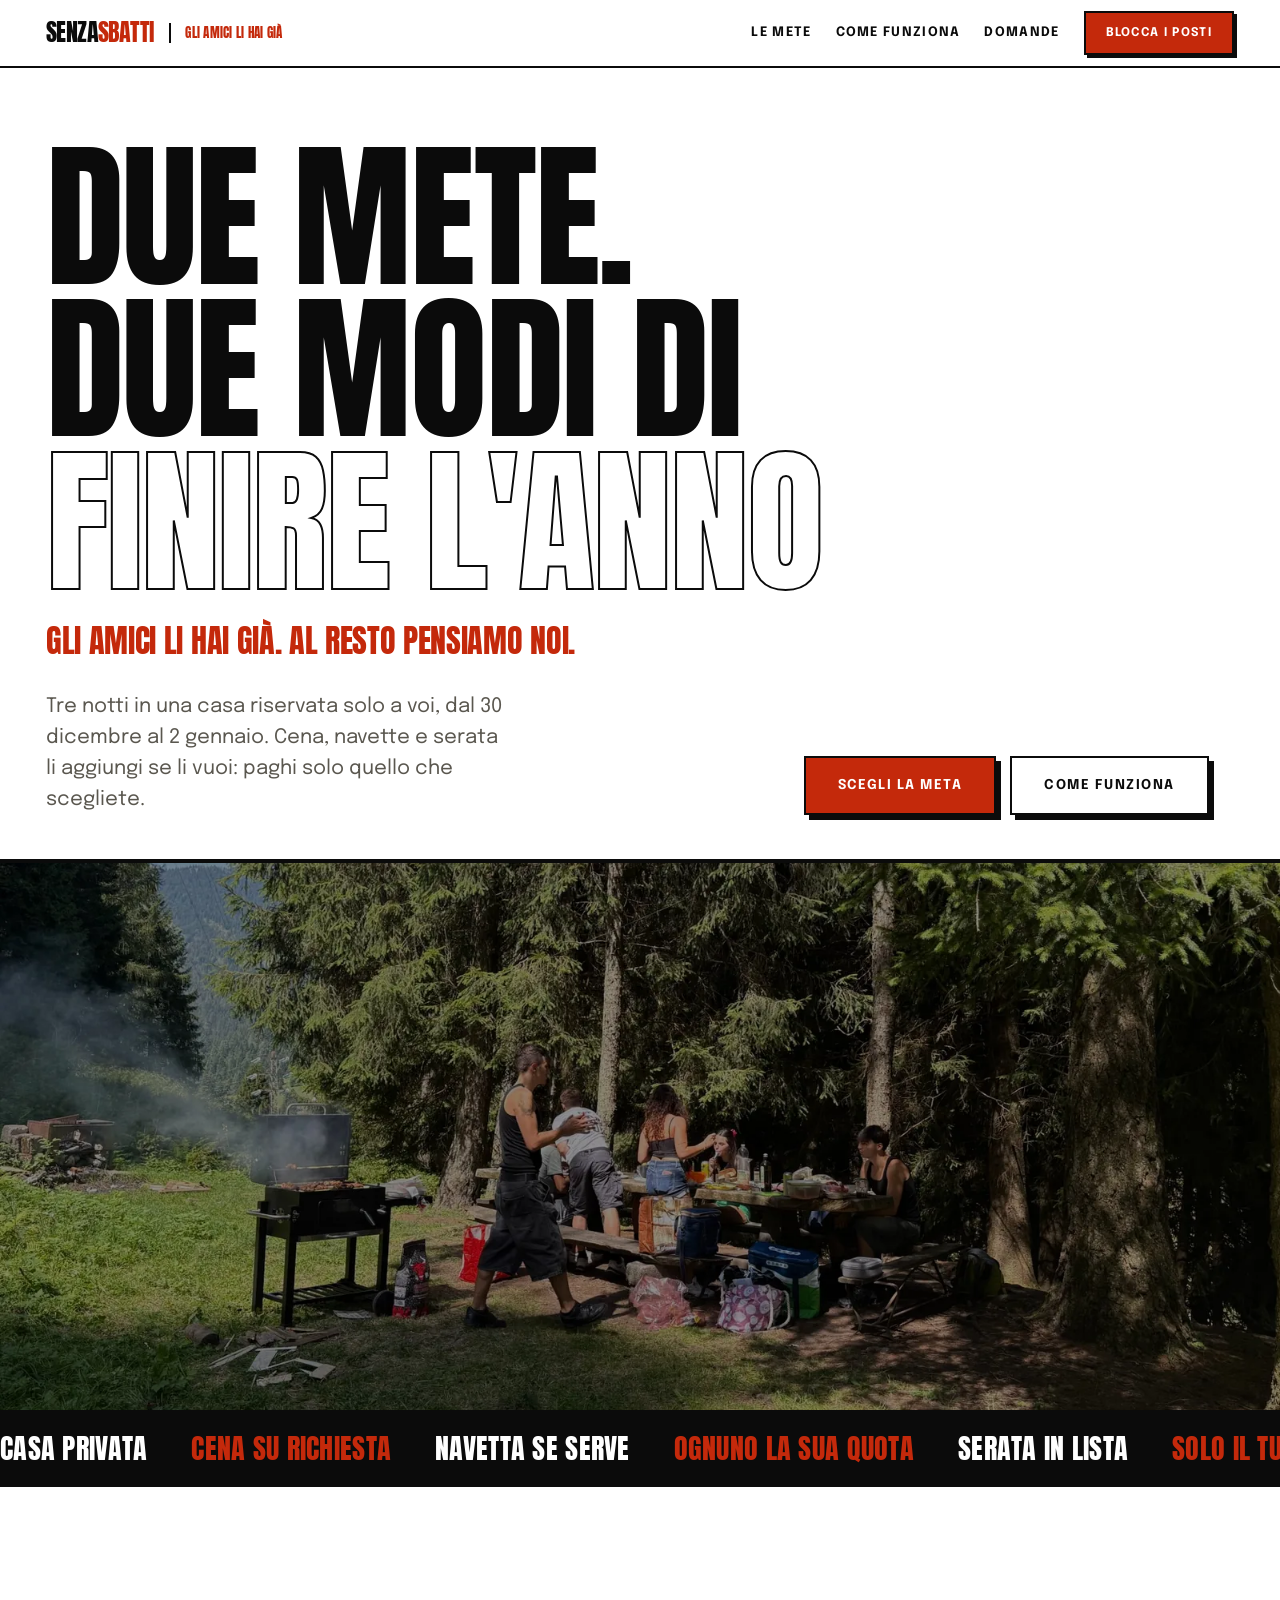
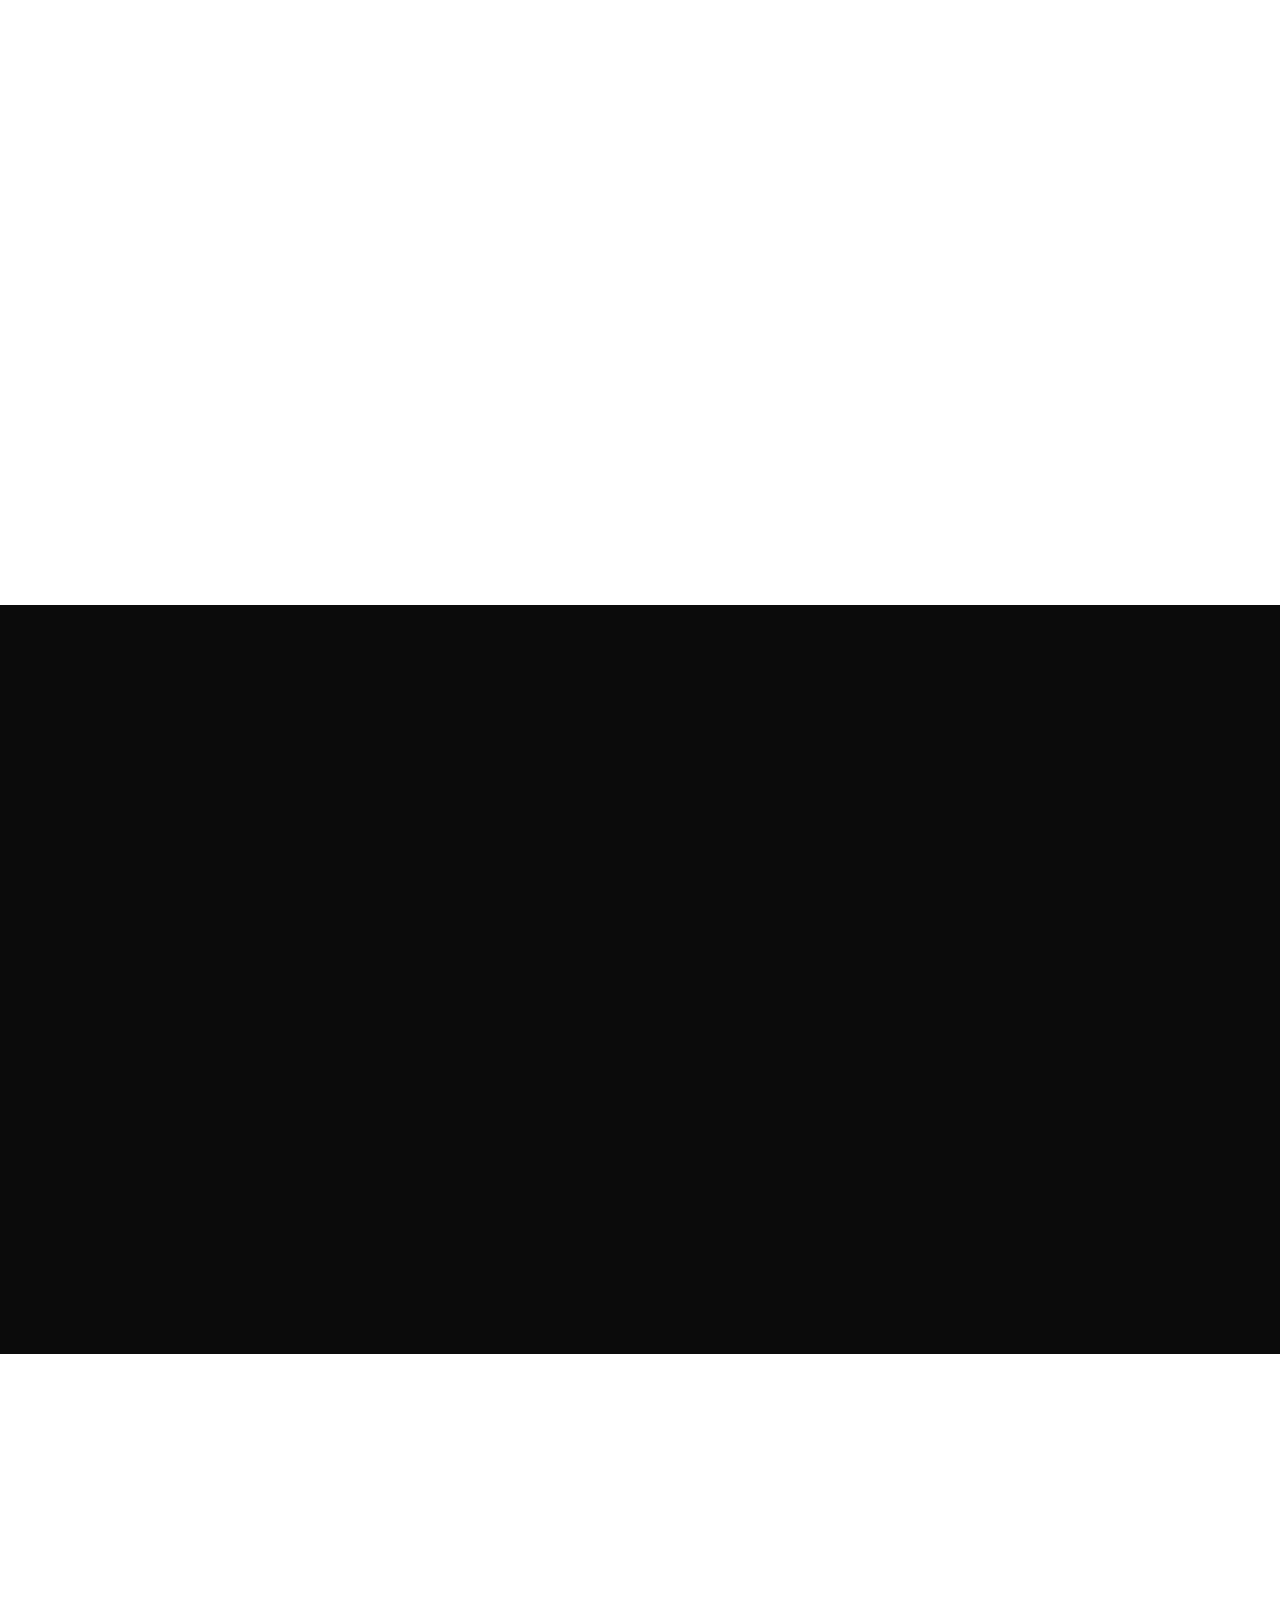
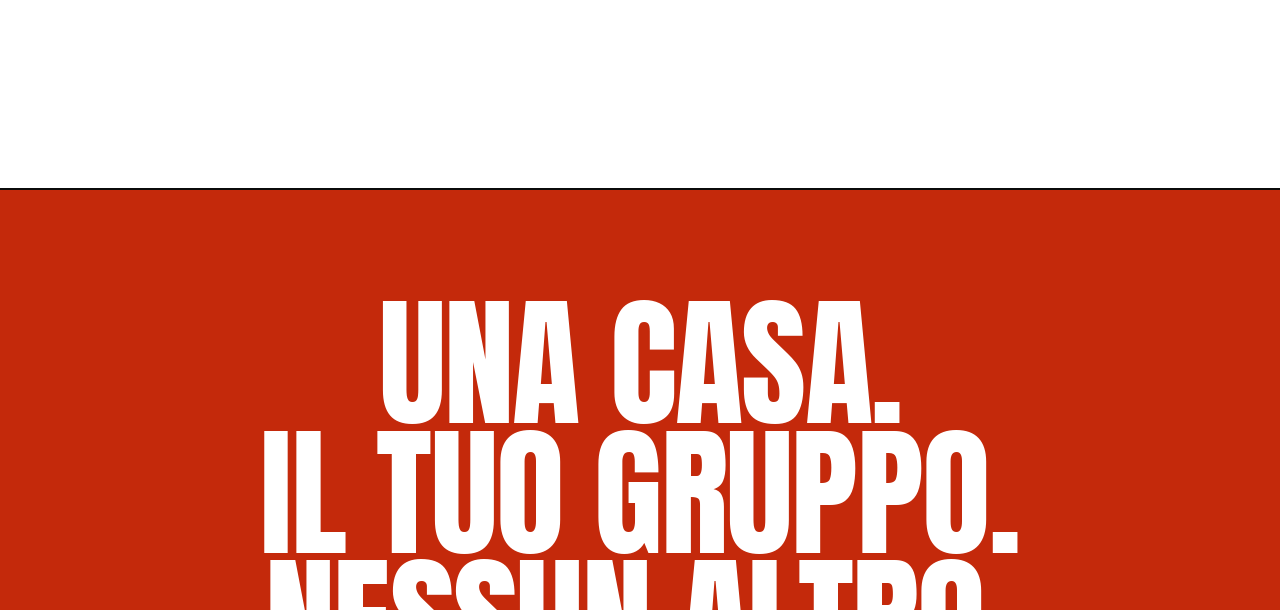
==== commit f4097784: "Il sito accetta gruppi da quattro persone in su Diceva 'Casa per venti', chiedeva 'es. 16' e partiva" ====
--- a/index.html
+++ b/index.html
@@ -50,8 +50,8 @@
 
 <div class="tk">
   <div class="tk-in">
-    <span>Casa privata</span><span class="on">Cena su richiesta</span><span>Navetta se serve</span><span class="on">Ognuno la sua quota</span><span>Serata in lista</span><span class="on">Solo il tuo gruppo</span>
-    <span>Casa privata</span><span class="on">Cena su richiesta</span><span>Navetta se serve</span><span class="on">Ognuno la sua quota</span><span>Serata in lista</span><span class="on">Solo il tuo gruppo</span>
+    <span>Casa privata</span><span class="on">Cena su richiesta</span><span>Navetta se serve</span><span class="on">Ognuno la sua quota</span><span>Serata in lista</span><span class="on">Solo il tuo gruppo</span><span>Da 4 persone in su</span>
+    <span>Casa privata</span><span class="on">Cena su richiesta</span><span>Navetta se serve</span><span class="on">Ognuno la sua quota</span><span>Serata in lista</span><span class="on">Solo il tuo gruppo</span><span>Da 4 persone in su</span>
   </div>
 </div>
 
@@ -77,7 +77,9 @@
       </div>
     </a>
     <a class="meta v" href="#sfascio">
-      <div class="ph has r-4-5"><img src="assets/img/sfascio-cover-700.webp" srcset="assets/img/sfascio-cover-700.webp 700w, assets/img/sfascio-cover-1000.webp 1000w, assets/img/sfascio-cover-1229.webp 1229w" sizes="(max-width:900px) 100vw, 50vw" width="1229" height="1536" alt="Folla sotto il palco durante un concerto" decoding="async" loading="lazy"></div>
+      <div class="ph r-4-5">
+        <div class="note"><b>Copertina Sfascio</b><span>Verticale 4:5 &middot; min 1200&times;1500 &middot; chalet, neve o serata</span></div>
+      </div>
       <div class="body">
         <div class="kk"><span class="tag">Sfascio</span><span class="posti">Una casa, un gruppo</span></div>
         <h3>Chalet<br>in quota</h3>
@@ -97,7 +99,7 @@
   <div class="wrap" style="padding:0">
     <div class="grid" style="margin-top:48px">
       <div class="cell"><div class="n">01</div><h3>Paghi tu per tutti</h3><p>Ognuno versa la propria quota per conto suo, anche a rate con Klarna. Chi organizza non mette soldi per gli altri e vede chi ha pagato.</p></div>
-      <div class="cell"><div class="n">02</div><h3>Casa per venti</h3><p>Le abbiamo gi&agrave; bloccate noi, verificate e con capienza dichiarata. Tu scegli solo quale.</p></div>
+      <div class="cell"><div class="n">02</div><h3>Quanti siete</h3><p>Da quattro in su, senza un massimo. Le case le abbiamo gi&agrave; bloccate noi, verificate e con capienza dichiarata: voi dite quanti siete, noi diciamo quali funzionano.</p></div>
       <div class="cell"><div class="n">03</div><h3>Chi guida</h3><p>Nessuno. Navetta inclusa per andare e tornare dalla serata, con orari fissi e punto di ritrovo.</p></div>
       <div class="cell"><div class="n">04</div><h3>Il programma</h3><p>C'&egrave; gi&agrave;: cena, serata, giornata dopo. Chi vuole si aggrega, chi vuole resta in casa.</p></div>
     </div>
@@ -286,7 +288,7 @@
           </select>
         </div>
         <div class="field"><label for="f-nome">Come ti chiami</label><input id="f-nome" type="text" autocomplete="name" placeholder="Nome e cognome" required></div>
-        <div class="field"><label for="f-pax">Quante persone siete</label><input id="f-pax" type="number" min="2" max="40" inputmode="numeric" placeholder="es. 16" required><p class="hint">Va bene anche una stima. Il gruppo si chiude dopo.</p></div>
+        <div class="field"><label for="f-pax">Quante persone siete</label><input id="f-pax" type="number" min="4" max="40" inputmode="numeric" placeholder="es. 6" required><p class="hint">Va bene anche una stima. Il gruppo si chiude dopo.</p></div>
         <div class="field"><label for="f-note">Vuoi dirci qualcosa?</label><textarea id="f-note" rows="3" placeholder="Da dove partite, esigenze particolari&hellip;"></textarea></div>
         <button type="submit" class="btn wide dark">Apri WhatsApp</button>
         <p class="form-note">Non salviamo nulla su questo sito: il modulo prepara soltanto il messaggio, che invii tu dal tuo WhatsApp.</p>
@@ -301,7 +303,7 @@
     <h2 class="sec" style="font-size:clamp(32px,5.4vw,66px)">Quello che ci chiedono <em>sempre</em></h2>
     <div style="margin-top:34px">
       <details><summary>Che viaggi organizzate?</summary><p>Viaggi in casa per gruppi gi&agrave; formati. Capodanno, ponti di primavera, settimane d'estate al mare e settimane bianche. Il formato non cambia mai: una casa intera, solo il vostro gruppo, e tutto il contorno gi&agrave; sistemato. Le partenze aperte le trovi in homepage.</p></details>
-      <details><summary>Quanti dobbiamo essere?</summary><p>Dipende dalla casa: ognuna ha la sua capienza e la trovi sulla scheda. Diteci quanti siete e vi indichiamo quali case funzionano per il vostro numero.</p></details>
+      <details><summary>Quanti dobbiamo essere?</summary><p>Da quattro in su, e non c&rsquo;&egrave; un massimo. Per il resto dipende dalla casa: ognuna ha la sua capienza e la trovi sulla scheda. Diteci quanti siete e vi indichiamo quali case funzionano per il vostro numero.</p></details>
       <details><summary>Ci sono altri gruppi con noi?</summary><p>No, mai. La casa &egrave; vostra per intero, non si divide con nessuno e non mettiamo insieme sconosciuti. &Egrave; tutto il senso della cosa.</p></details>
       <details><summary>Come funziona il prezzo?</summary><p>La casa costa una cifra fissa, che dividete fra quanti siete: il prezzo che vedi vale a casa piena, se siete meno sale a testa. Ti diciamo il totale esatto quando ci dici quante persone siete, prima di qualsiasi impegno.</p></details>
       <details><summary>Devo prendere per forza i servizi extra?</summary><p>No. Il prezzo base copre la casa, le colazioni, il referente e l'assicurazione. Cena, navette, ingressi ed esperienze sono voci separate con il prezzo accanto: si scelgono insieme e si possono aggiungere anche dopo aver bloccato la casa.</p></details>
